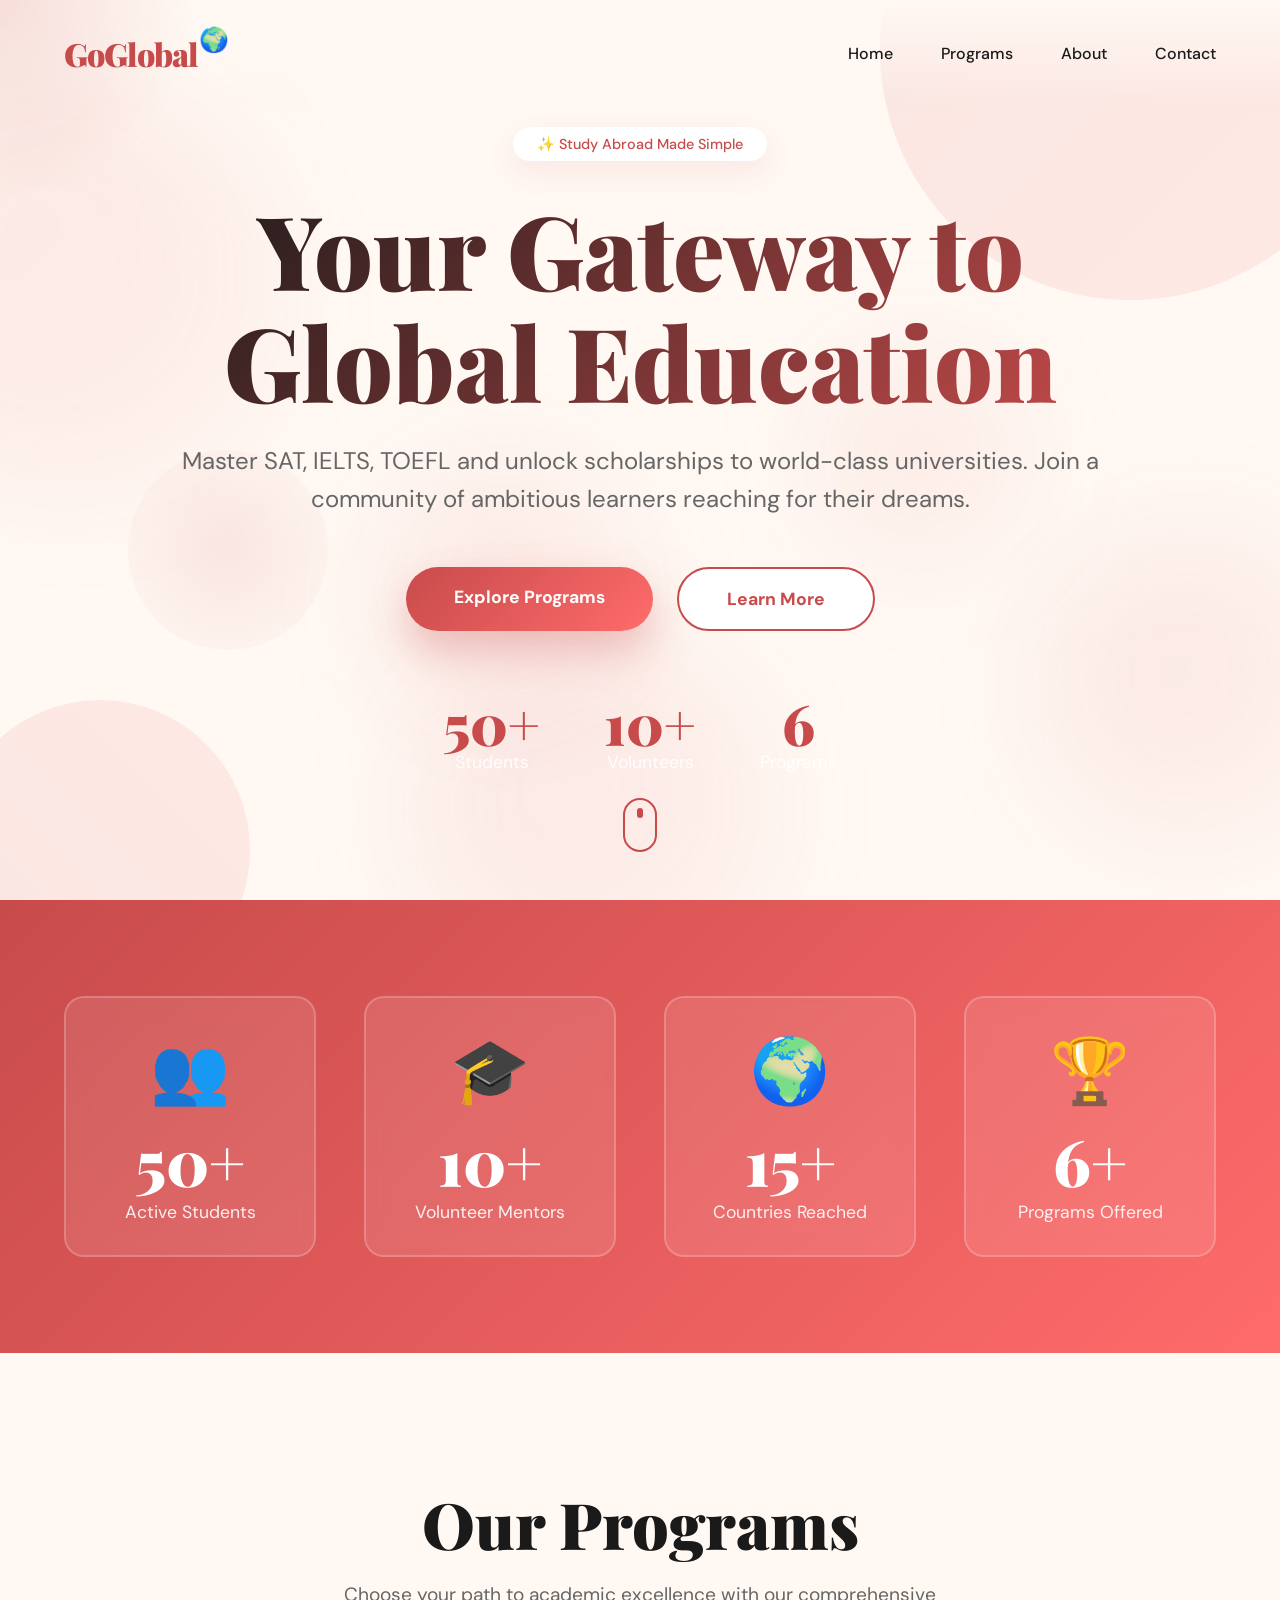
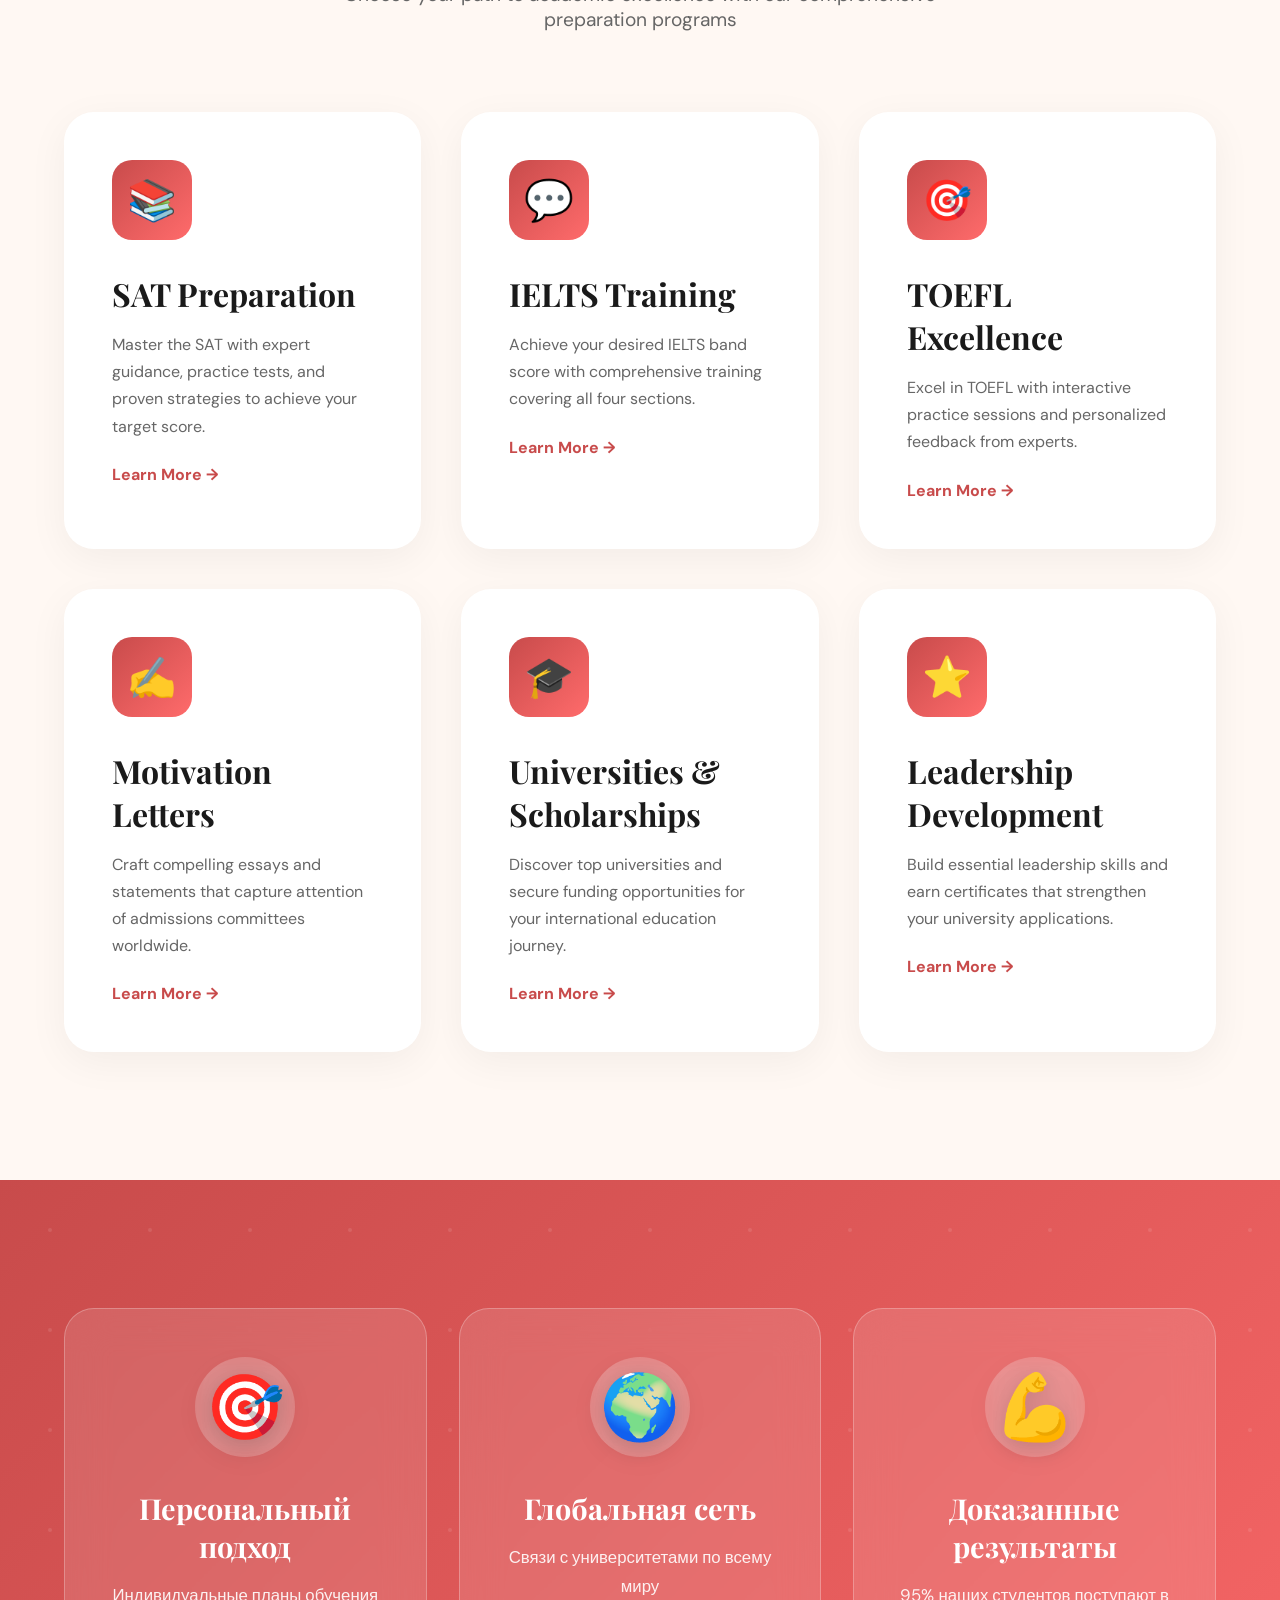
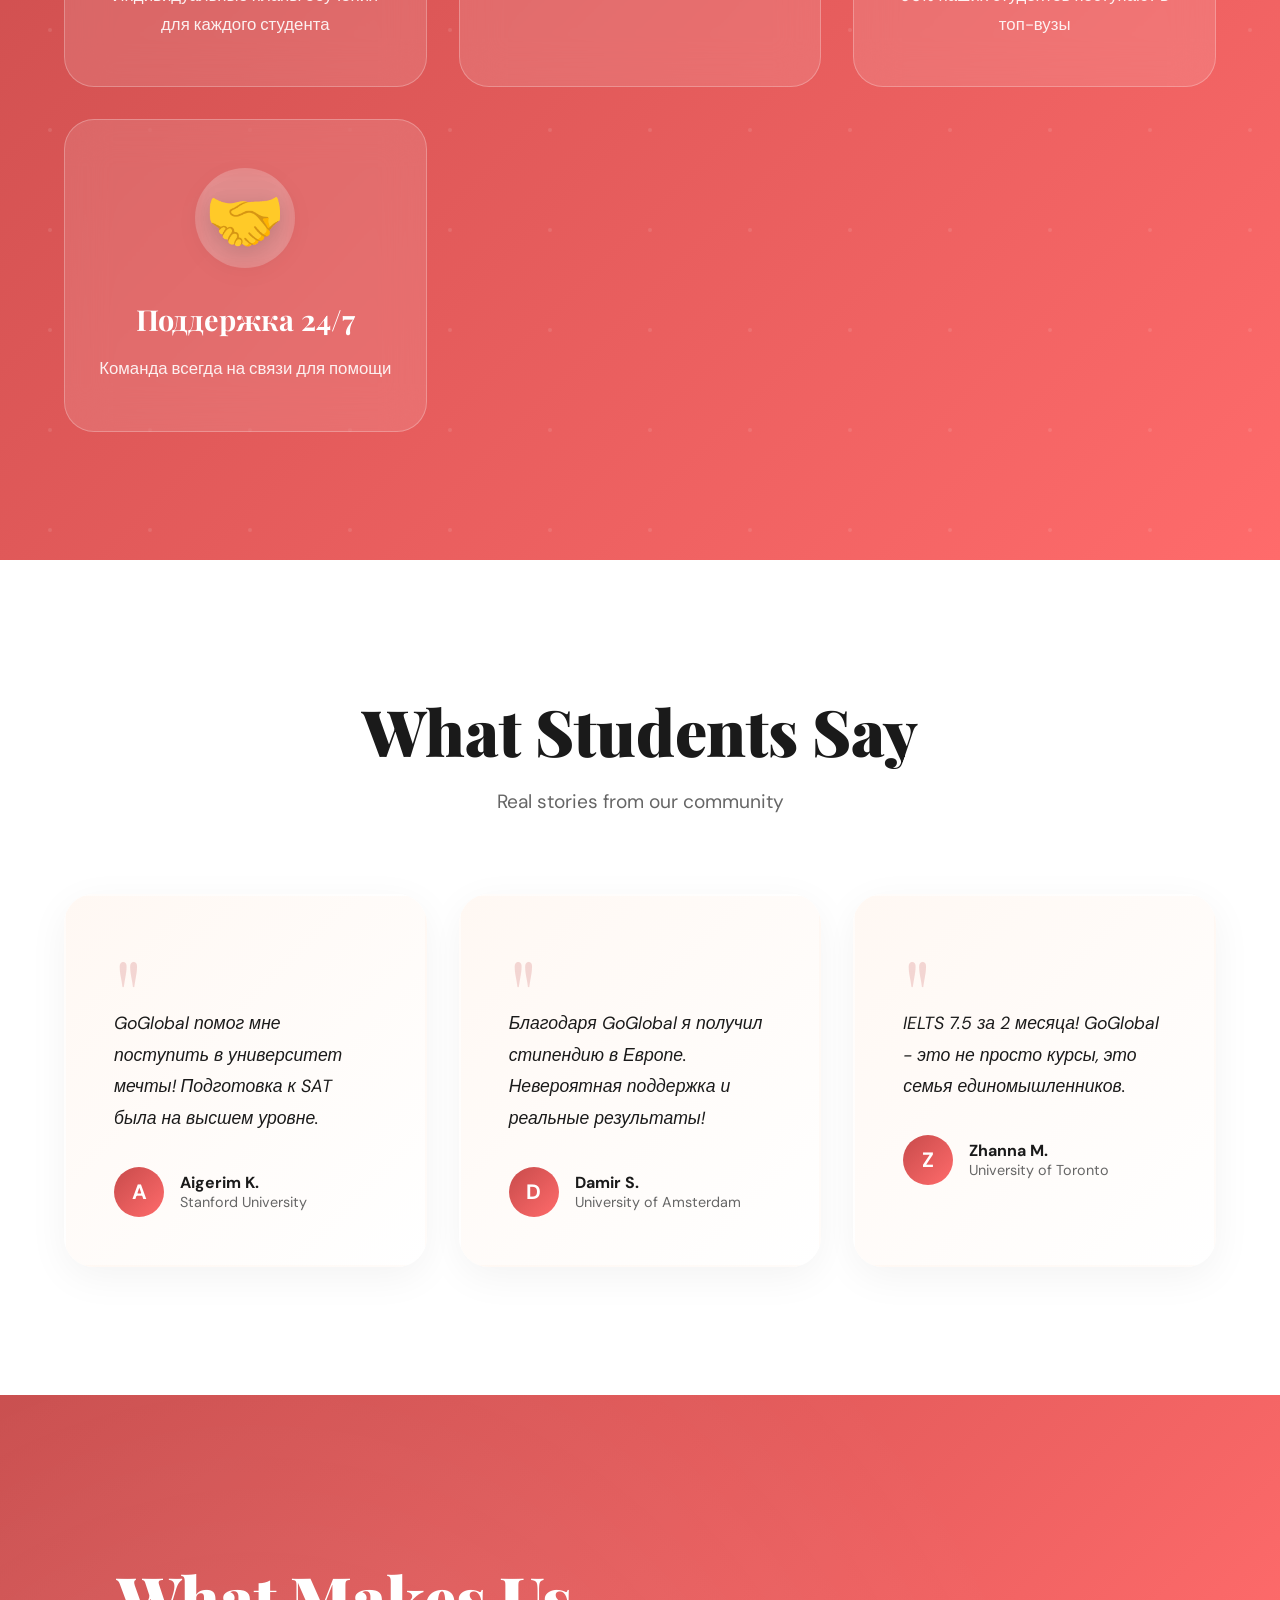
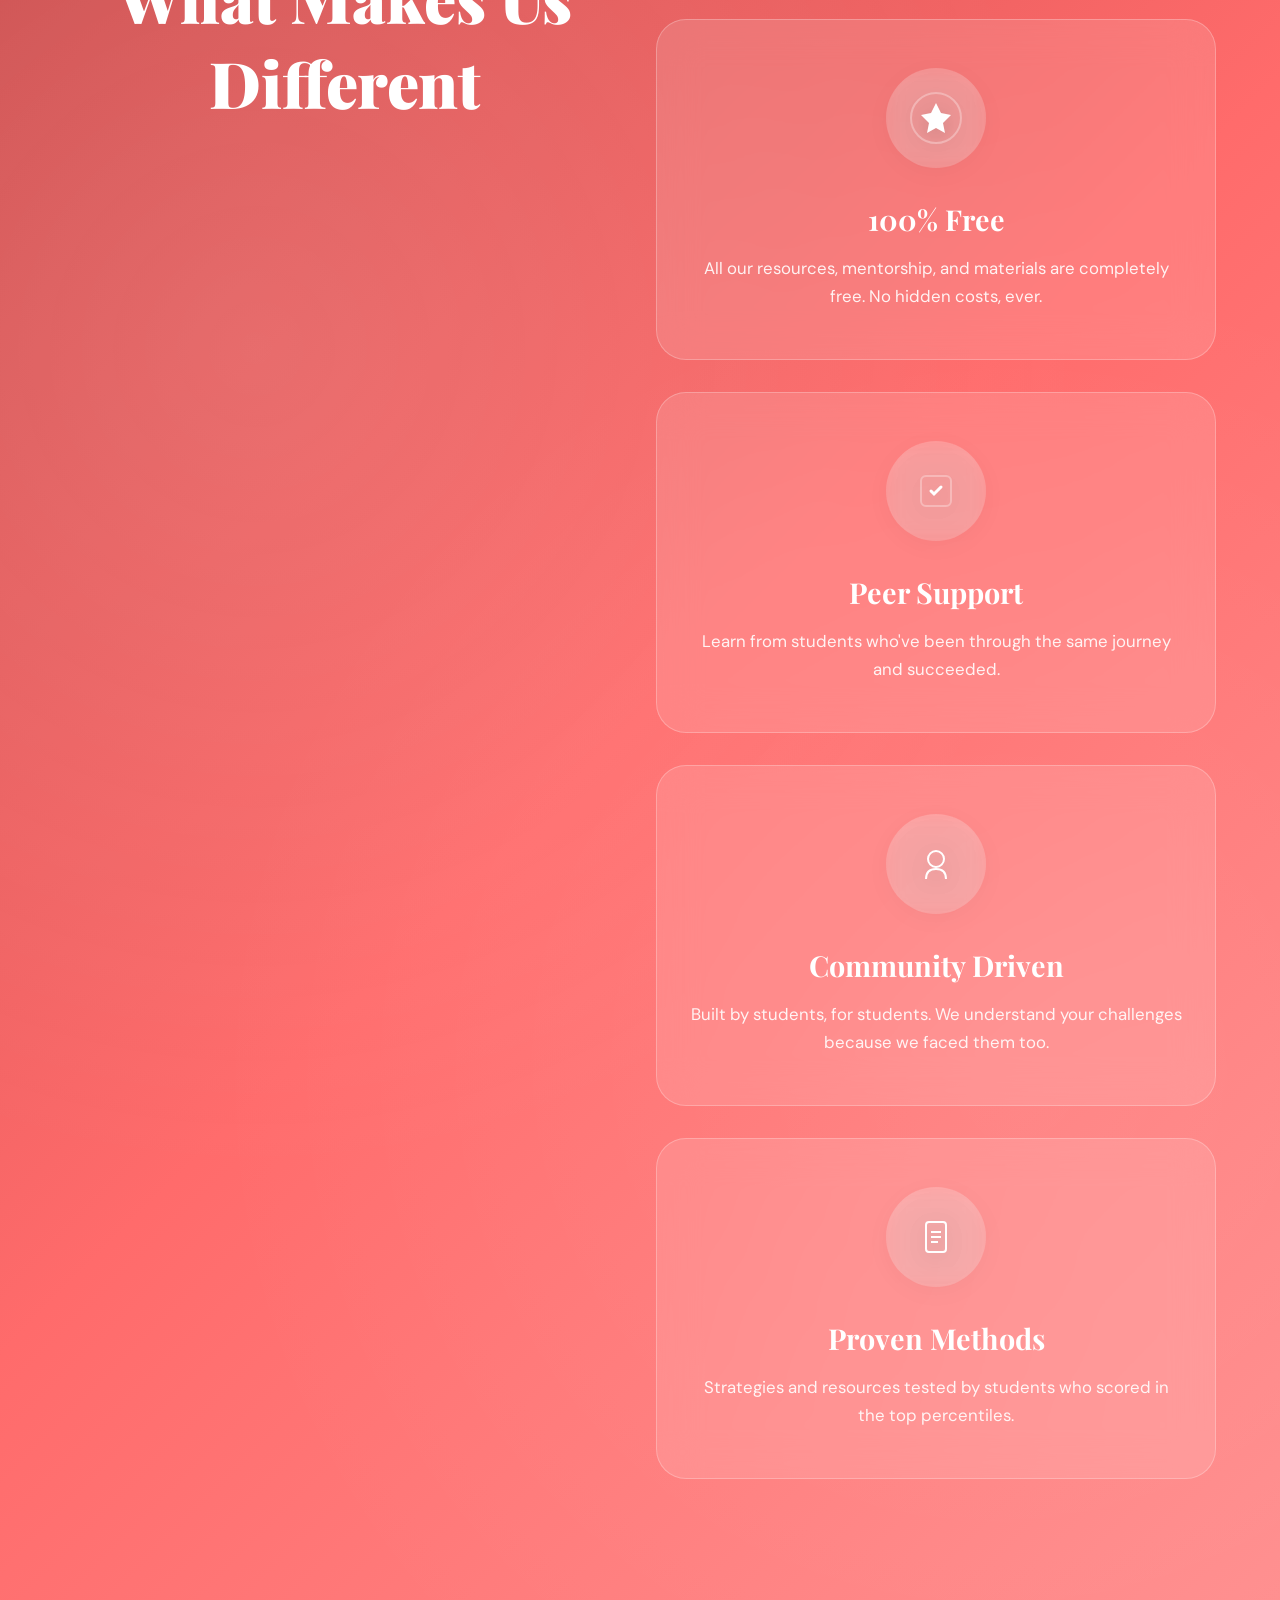
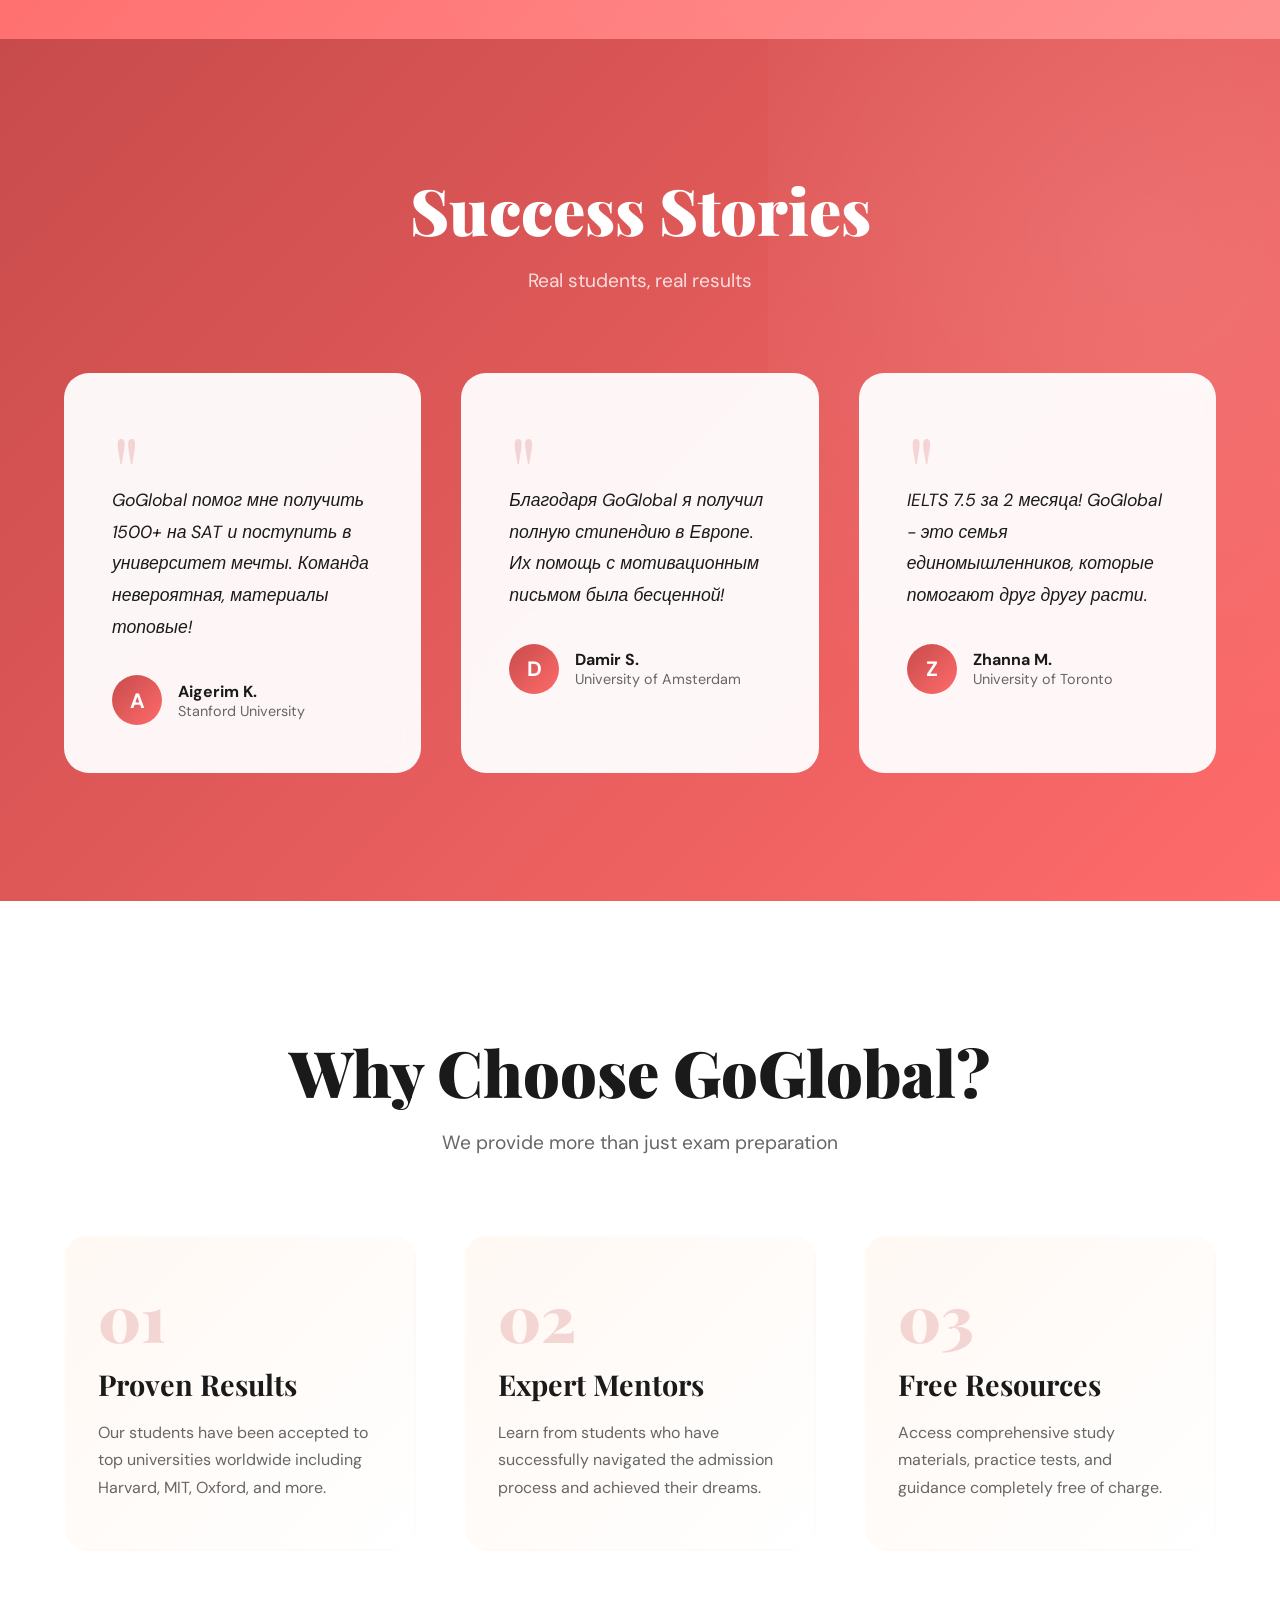
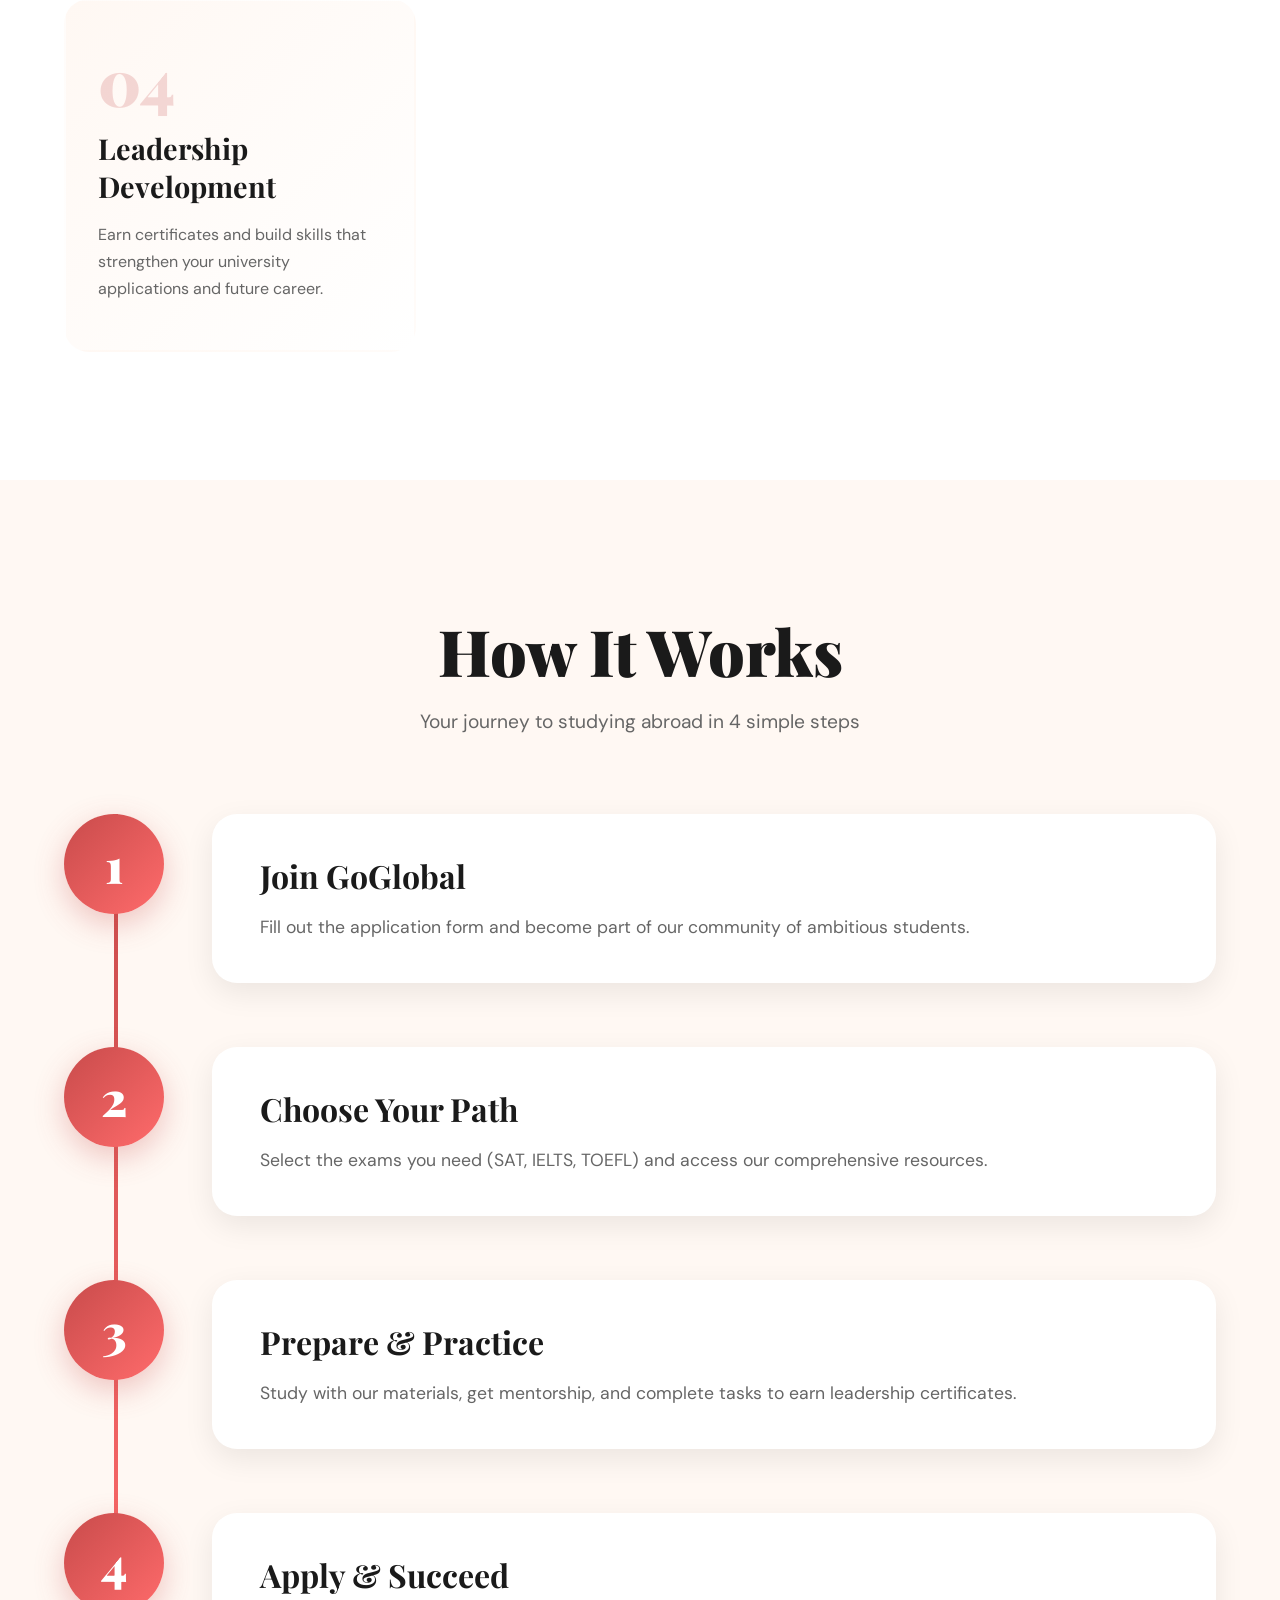
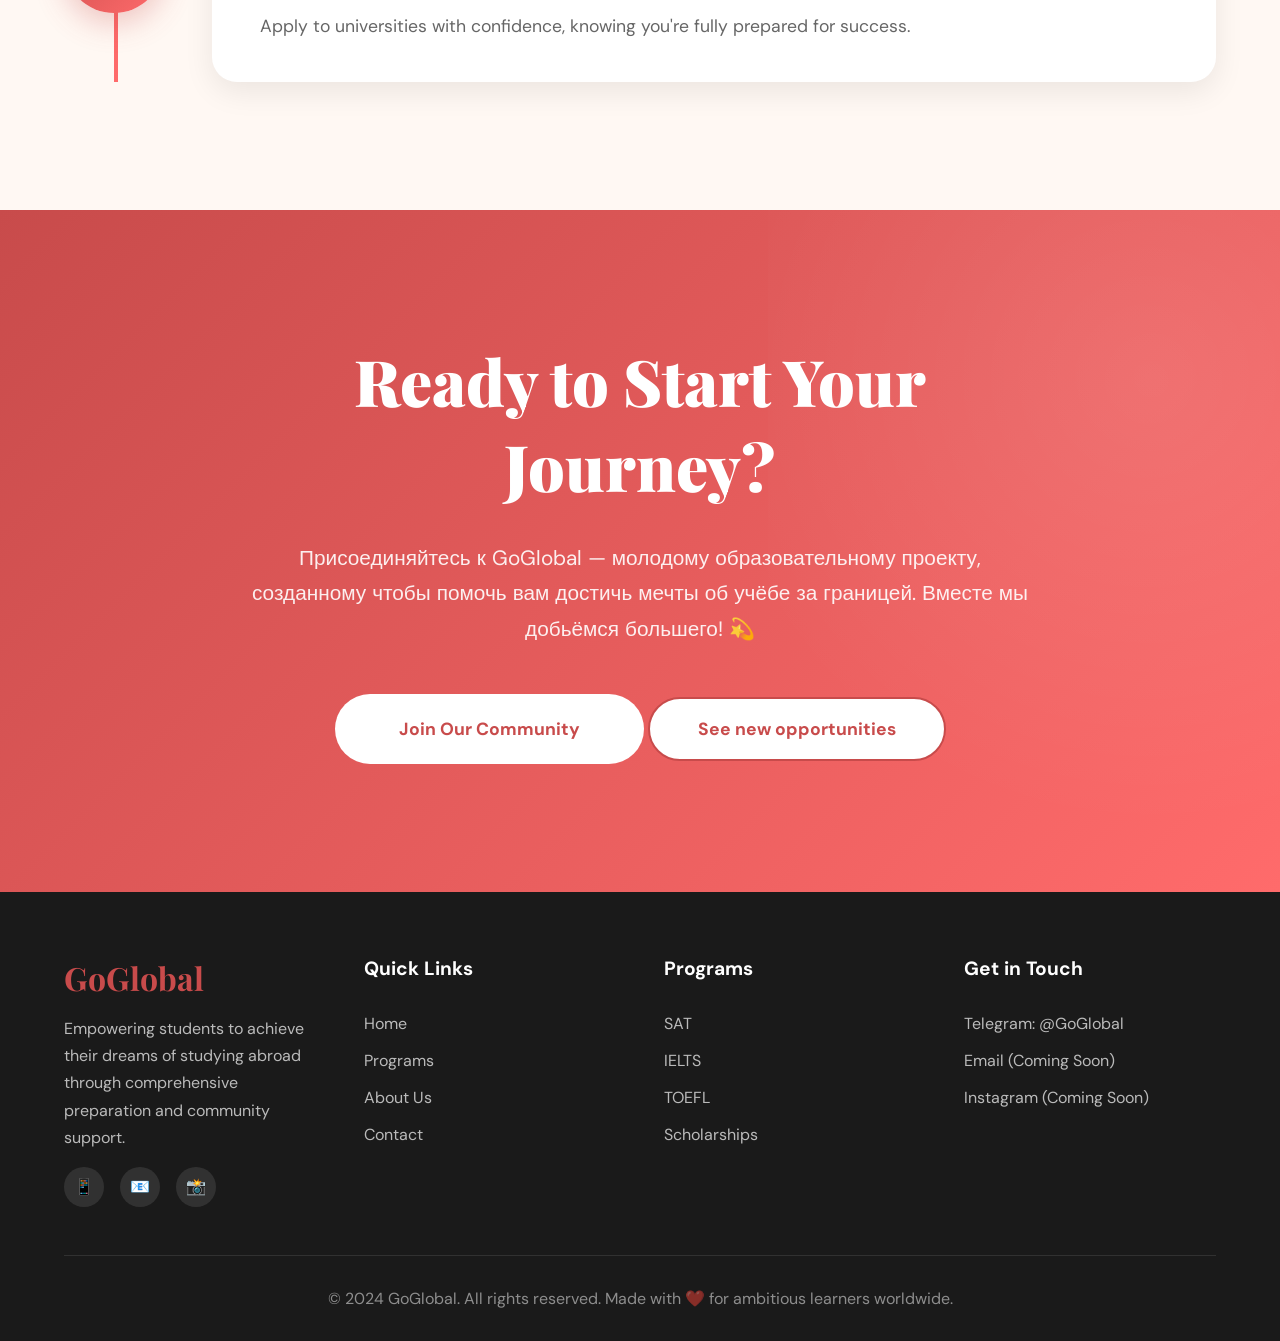
==== index.html @ 275271e8 "as" ====
<!DOCTYPE html>
<html lang="en">
  <head>
    <meta charset="UTF-8" />
    <meta name="viewport" content="width=device-width, initial-scale=1.0" />
    <title>GoGlobal_2 - Your Gateway to Study Abroad</title>
    <link
      href="https://fonts.googleapis.com/css2?family=Playfair+Display:wght@700;900&family=DM+Sans:wght@400;500;700&display=swap"
      rel="stylesheet"
    />
    <style>
      .mouse-trail {
        position: fixed;
        width: 10px;
        height: 10px;
        border-radius: 50%;
        background: radial-gradient(circle, var(--primary), transparent);
        pointer-events: none;
        z-index: 9999;
        transform: translate(-50%, -50%);
        animation: trail-fade 1s ease-out forwards;
      }

      @keyframes trail-fade {
        0% {
          transform: translate(-50%, -50%) scale(1);
          opacity: 0.8;
        }
        100% {
          transform: translate(-50%, -50%) scale(3);
          opacity: 0;
        }
      }
      * {
        margin: 0;
        padding: 0;
        box-sizing: border-box;
      }
      /* Floating Elements */
      .floating-elements {
        position: fixed;
        top: 0;
        left: 0;
        width: 100%;
        height: 100%;
        pointer-events: none;
        z-index: 0;
        overflow: hidden;
      }

      .float-shape {
        position: absolute;
        border-radius: 50%;
        background: linear-gradient(135deg, rgba(200, 75, 75, 0.1), rgba(255, 107, 107, 0.05));
        filter: blur(60px);
      }

      .shape-1 {
        width: 400px;
        height: 400px;
        top: 10%;
        left: -10%;
        animation: float-1 25s infinite ease-in-out;
      }

      .shape-2 {
        width: 300px;
        height: 300px;
        top: 60%;
        right: -5%;
        animation: float-2 20s infinite ease-in-out;
      }

      .shape-3 {
        width: 250px;
        height: 250px;
        bottom: 20%;
        left: 30%;
        animation: float-3 30s infinite ease-in-out;
      }

      .shape-4 {
        width: 200px;
        height: 200px;
        top: 40%;
        right: 20%;
        animation: float-1 22s infinite ease-in-out reverse;
      }

      .shape-5 {
        width: 350px;
        height: 350px;
        bottom: -10%;
        right: 40%;
        animation: float-2 28s infinite ease-in-out reverse;
      }

      @keyframes float-1 {
        0%,
        100% {
          transform: translate(0, 0) rotate(0deg);
        }
        25% {
          transform: translate(50px, 100px) rotate(90deg);
        }
        50% {
          transform: translate(100px, 50px) rotate(180deg);
        }
        75% {
          transform: translate(50px, -50px) rotate(270deg);
        }
      }

      @keyframes float-2 {
        0%,
        100% {
          transform: translate(0, 0) scale(1);
        }
        33% {
          transform: translate(-80px, 80px) scale(1.2);
        }
        66% {
          transform: translate(80px, -80px) scale(0.8);
        }
      }

      @keyframes float-3 {
        0%,
        100% {
          transform: translate(0, 0) rotate(0deg) scale(1);
        }
        50% {
          transform: translate(100px, 100px) rotate(180deg) scale(1.1);
        }
      }

      /* Success Stories */
      .success-stories {
        padding: 8rem 4rem;
        background: linear-gradient(135deg, var(--primary) 0%, var(--accent) 100%);
        position: relative;
        overflow: hidden;
      }

      .success-stories::before {
        content: "";
        position: absolute;
        top: -50%;
        right: -20%;
        width: 60%;
        height: 150%;
        background: radial-gradient(circle, rgba(255, 255, 255, 0.1) 0%, transparent 70%);
        animation: float-rotate 20s infinite;
      }

      .success-container {
        max-width: 1400px;
        margin: 0 auto;
        position: relative;
        z-index: 1;
      }

      .stories-grid {
        display: grid;
        grid-template-columns: repeat(auto-fit, minmax(320px, 1fr));
        gap: 2.5rem;
        margin-top: 4rem;
      }

      .story-card {
        background: rgba(255, 255, 255, 0.95);
        backdrop-filter: blur(10px);
        padding: 3rem;
        border-radius: 25px;
        transition: all 0.4s;
      }

      .story-card:hover {
        transform: translateY(-10px);
        background: white;
        box-shadow: 0 30px 60px rgba(0, 0, 0, 0.2);
      }

      .story-quote {
        font-family: "Playfair Display", serif;
        font-size: 6rem;
        color: var(--primary);
        opacity: 0.2;
        line-height: 1;
        margin-bottom: -2rem;
      }

      .story-text {
        font-size: 1.1rem;
        line-height: 1.8;
        color: var(--dark);
        margin-bottom: 2rem;
        font-style: italic;
      }

      .story-author {
        display: flex;
        align-items: center;
        gap: 1rem;
      }

      .author-img {
        width: 50px;
        height: 50px;
        background: linear-gradient(135deg, var(--primary), var(--accent));
        border-radius: 50%;
        display: flex;
        align-items: center;
        justify-content: center;
        color: white;
        font-weight: 700;
        font-size: 1.3rem;
      }

      .author-name {
        font-weight: 700;
        color: var(--dark);
      }

      .author-uni {
        font-size: 0.9rem;
        color: var(--gray);
      }
      /* Loader */
      .loader-wrapper {
        position: fixed;
        top: 0;
        left: 0;
        width: 100%;
        height: 100%;
        background: var(--cream);
        display: flex;
        align-items: center;
        justify-content: center;
        z-index: 10000;
        transition: opacity 0.5s, visibility 0.5s;
      }

      .loader-wrapper.hidden {
        opacity: 0;
        visibility: hidden;
      }

      .loader-content {
        text-align: center;
      }

      .loader-logo {
        font-family: "Playfair Display", serif;
        font-size: 4rem;
        font-weight: 900;
        color: var(--primary);
        margin-bottom: 2rem;
        animation: pulse-logo 1.5s ease-in-out infinite;
      }

      @keyframes pulse-logo {
        0%,
        100% {
          transform: scale(1);
          opacity: 1;
        }
        50% {
          transform: scale(1.05);
          opacity: 0.8;
        }
      }

      .loader-bar {
        width: 300px;
        height: 4px;
        background: rgba(200, 75, 75, 0.2);
        border-radius: 10px;
        overflow: hidden;
      }

      .loader-progress {
        height: 100%;
        background: linear-gradient(90deg, var(--primary), var(--accent));
        border-radius: 10px;
        animation: loading 2s ease-in-out;
      }

      @keyframes loading {
        0% {
          width: 0%;
        }
        100% {
          width: 100%;
        }
      }
      :root {
        --primary: #c84b4b;
        --primary-dark: #991b1b;
        --accent: #ff6b6b;
        --cream: #fff8f3;
        --dark: #1a1a1a;
        --gray: #666;
      }

      body {
        font-family: "DM Sans", sans-serif;
        background: var(--cream);
        color: var(--dark);
        overflow-x: hidden;
      }

      /* Custom Cursor Effect */
      .cursor-glow {
        position: fixed;
        width: 400px;
        height: 400px;
        border-radius: 50%;
        background: radial-gradient(circle, rgba(200, 75, 75, 0.15) 0%, transparent 70%);
        pointer-events: none;
        z-index: 9999;
        transform: translate(-50%, -50%);
        transition: opacity 0.3s;
      }

      /* Navigation */
      nav {
        position: fixed;
        top: 0;
        width: 100%;
        padding: 2rem 4rem;
        display: flex;
        justify-content: space-between;
        align-items: center;
        z-index: 1000;
        background: linear-gradient(180deg, var(--cream) 0%, transparent 100%);
      }

      .logo {
        font-family: "Playfair Display", serif;
        font-size: 2rem;
        font-weight: 900;
        color: var(--primary);
        letter-spacing: -1px;
        position: relative;
      }

      .logo::after {
        content: "🌍";
        position: absolute;
        top: -10px;
        right: -30px;
        font-size: 1.5rem;
        animation: float 3s ease-in-out infinite;
      }

      .nav-links {
        display: flex;
        gap: 3rem;
        list-style: none;
      }

      .nav-links a {
        color: var(--dark);
        text-decoration: none;
        font-weight: 500;
        position: relative;
        transition: color 0.3s;
      }

      .nav-links a::after {
        content: "";
        position: absolute;
        bottom: -5px;
        left: 0;
        width: 0;
        height: 2px;
        background: var(--primary);
        transition: width 0.3s;
      }

      .nav-links a:hover {
        color: var(--primary);
      }

      .nav-links a:hover::after {
        width: 100%;
      }

      /* Hero Section */
      .hero {
        min-height: 100vh;
        display: flex;
        align-items: center;
        justify-content: center;
        position: relative;
        padding: 0 4rem;
        overflow: hidden;
      }

      /* Animated Background Elements */
      .bg-shapes {
        position: absolute;
        width: 100%;
        height: 100%;
        top: 0;
        left: 0;
        z-index: 0;
        overflow: hidden;
      }

      .shape {
        position: absolute;
        border-radius: 50%;
        opacity: 0.1;
      }

      .shape1 {
        width: 500px;
        height: 500px;
        background: linear-gradient(135deg, var(--primary), var(--accent));
        top: -200px;
        right: -100px;
        animation: float-rotate 20s infinite ease-in-out;
      }

      .shape2 {
        width: 300px;
        height: 300px;
        background: linear-gradient(225deg, var(--accent), var(--primary));
        bottom: -100px;
        left: -50px;
        animation: float-rotate 15s infinite ease-in-out reverse;
      }

      .shape3 {
        width: 200px;
        height: 200px;
        background: radial-gradient(circle, var(--primary), transparent);
        top: 50%;
        left: 10%;
        animation: pulse 8s infinite;
      }

      @keyframes float-rotate {
        0%,
        100% {
          transform: translate(0, 0) rotate(0deg) scale(1);
        }
        33% {
          transform: translate(50px, -50px) rotate(120deg) scale(1.1);
        }
        66% {
          transform: translate(-30px, 30px) rotate(240deg) scale(0.9);
        }
      }

      @keyframes float {
        0%,
        100% {
          transform: translateY(0px);
        }
        50% {
          transform: translateY(-20px);
        }
      }

      @keyframes pulse {
        0%,
        100% {
          transform: scale(1);
          opacity: 0.1;
        }
        50% {
          transform: scale(1.2);
          opacity: 0.2;
        }
      }

      .hero-content {
        position: relative;
        z-index: 1;
        text-align: center;
        max-width: 1000px;
        animation: fadeInUp 1s ease-out;
      }

      @keyframes fadeInUp {
        from {
          opacity: 0;
          transform: translateY(30px);
        }
        to {
          opacity: 1;
          transform: translateY(0);
        }
      }

      .hero-badge {
        display: inline-block;
        padding: 0.5rem 1.5rem;
        background: white;
        border-radius: 50px;
        font-size: 0.9rem;
        font-weight: 500;
        color: var(--primary);
        margin-bottom: 2rem;
        box-shadow: 0 10px 30px rgba(200, 75, 75, 0.1);
        animation: slideDown 0.8s ease-out 0.2s backwards;
      }

      @keyframes slideDown {
        from {
          opacity: 0;
          transform: translateY(-20px);
        }
      }

      .hero h1 {
        font-family: "Playfair Display", serif;
        font-size: clamp(3rem, 8vw, 7rem);
        font-weight: 900;
        line-height: 1.1;
        margin-bottom: 1.5rem;
        background: linear-gradient(135deg, var(--dark) 0%, var(--primary) 100%);
        -webkit-background-clip: text;
        -webkit-text-fill-color: transparent;
        background-clip: text;
        animation: slideDown 0.8s ease-out 0.4s backwards;
      }

      .hero-subtitle {
        font-size: clamp(1.1rem, 2vw, 1.5rem);
        color: var(--gray);
        margin-bottom: 3rem;
        line-height: 1.6;
        animation: slideDown 0.8s ease-out 0.6s backwards;
      }

      .cta-buttons {
        display: flex;
        gap: 1.5rem;
        justify-content: center;
        flex-wrap: wrap;
        animation: slideDown 0.8s ease-out 0.8s backwards;
      }

      .btn {
        padding: 1.2rem 3rem;
        border-radius: 50px;
        font-weight: 700;
        font-size: 1.1rem;
        cursor: pointer;
        border: none;
        transition: all 0.4s cubic-bezier(0.68, -0.55, 0.265, 1.55);
        text-decoration: none;
        display: inline-block;
      }

      .btn-primary {
        background: linear-gradient(135deg, var(--primary), var(--accent));
        color: white;
        box-shadow: 0 20px 40px rgba(200, 75, 75, 0.3);
        position: relative;
        overflow: hidden;
      }

      .btn-primary::before {
        content: "";
        position: absolute;
        top: 0;
        left: -100%;
        width: 100%;
        height: 100%;
        background: linear-gradient(90deg, transparent, rgba(255, 255, 255, 0.3), transparent);
        transition: left 0.5s;
      }

      .btn-primary:hover::before {
        left: 100%;
      }

      .btn-primary:hover {
        transform: translateY(-5px) scale(1.05);
        box-shadow: 0 25px 50px rgba(200, 75, 75, 0.4);
      }

      .btn-secondary {
        background: white;
        color: var(--primary);
        border: 2px solid var(--primary);
      }

      .btn-secondary:hover {
        background: var(--primary);
        color: white;
        transform: translateY(-5px);
        box-shadow: 0 20px 40px rgba(200, 75, 75, 0.2);
      }

      /* Stats */
      .stats {
        display: flex;
        gap: 4rem;
        justify-content: center;
        margin-top: 4rem;
        animation: slideDown 0.8s ease-out 1s backwards;
      }

      .stat-item {
        text-align: center;
      }

      .stat-number {
        font-family: "Playfair Display", serif;
        font-size: 3.5rem;
        font-weight: 900;
        color: var(--primary);
        display: block;
        line-height: 1;
      }

      .stat-label {
        color: var(--gray);
        margin-top: 0.5rem;
        font-size: 1rem;
      }

      /* Programs Section */
      .programs {
        padding: 8rem 4rem;
        position: relative;
      }

      .section-title {
        font-family: "Playfair Display", serif;
        font-size: clamp(2.5rem, 5vw, 4rem);
        font-weight: 900;
        text-align: center;
        margin-bottom: 1rem;
        color: var(--dark);
      }

      .section-subtitle {
        text-align: center;
        color: var(--gray);
        font-size: 1.2rem;
        margin-bottom: 5rem;
        max-width: 600px;
        margin-left: auto;
        margin-right: auto;
      }

      .programs-grid {
        display: grid;
        grid-template-columns: repeat(auto-fit, minmax(350px, 1fr));
        gap: 2.5rem;
        max-width: 1400px;
        margin: 0 auto;
      }

      .program-card {
        background: white;
        border-radius: 30px;
        padding: 3rem;
        position: relative;
        overflow: hidden;
        transition: all 0.5s cubic-bezier(0.68, -0.55, 0.265, 1.55);
        cursor: pointer;
        box-shadow: 0 10px 40px rgba(0, 0, 0, 0.05);
      }

      .program-card::before {
        content: "";
        position: absolute;
        top: 0;
        left: 0;
        width: 100%;
        height: 100%;
        background: linear-gradient(135deg, var(--primary), var(--accent));
        opacity: 0;
        transition: opacity 0.5s;
        z-index: 0;
      }

      .program-card:hover::before {
        opacity: 1;
      }

      .program-card:hover {
        transform: translateY(-15px) rotate(2deg);
        box-shadow: 0 30px 60px rgba(200, 75, 75, 0.3);
      }

      .program-card > * {
        position: relative;
        z-index: 1;
      }

      .program-icon {
        width: 80px;
        height: 80px;
        background: linear-gradient(135deg, var(--primary), var(--accent));
        border-radius: 20px;
        display: flex;
        align-items: center;
        justify-content: center;
        font-size: 2.5rem;
        margin-bottom: 2rem;
        transition: all 0.5s;
      }

      .program-card:hover .program-icon {
        background: white;
        transform: rotate(10deg) scale(1.1);
      }

      .program-card h3 {
        font-family: "Playfair Display", serif;
        font-size: 2rem;
        font-weight: 700;
        margin-bottom: 1rem;
        transition: color 0.5s;
      }

      .program-card:hover h3 {
        color: white;
      }

      .program-card p {
        color: var(--gray);
        line-height: 1.7;
        margin-bottom: 1.5rem;
        transition: color 0.5s;
      }

      .program-card:hover p {
        color: rgba(255, 255, 255, 0.9);
      }

      .program-link {
        color: var(--primary);
        font-weight: 700;
        text-decoration: none;
        display: inline-flex;
        align-items: center;
        gap: 0.5rem;
        transition: all 0.3s;
      }

      .program-card:hover .program-link {
        color: white;
        gap: 1rem;
      }

      /* CTA Section */
      .cta-section {
        padding: 8rem 4rem;
        background: linear-gradient(135deg, var(--primary), var(--accent));
        position: relative;
        overflow: hidden;
      }

      .cta-section::before {
        content: "";
        position: absolute;
        top: -50%;
        right: -20%;
        width: 60%;
        height: 150%;
        background: radial-gradient(circle, rgba(255, 255, 255, 0.1) 0%, transparent 70%);
        animation: float-rotate 20s infinite;
      }

      .cta-content {
        max-width: 800px;
        margin: 0 auto;
        text-align: center;
        position: relative;
        z-index: 1;
      }

      .cta-content h2 {
        font-family: "Playfair Display", serif;
        font-size: clamp(2.5rem, 5vw, 4rem);
        font-weight: 900;
        color: white;
        margin-bottom: 2rem;
      }

      .cta-content p {
        font-size: 1.3rem;
        color: rgba(255, 255, 255, 0.9);
        margin-bottom: 3rem;
        line-height: 1.7;
      }

      .btn-white {
        background: white;
        color: var(--primary);
        padding: 1.5rem 4rem;
      }

      .btn-white:hover {
        transform: translateY(-5px) scale(1.05);
        box-shadow: 0 25px 50px rgba(0, 0, 0, 0.3);
      }

      /* Footer */
      footer {
        background: var(--dark);
        color: white;
        padding: 4rem 4rem 2rem;
      }

      .footer-content {
        max-width: 1400px;
        margin: 0 auto;
        display: grid;
        grid-template-columns: repeat(auto-fit, minmax(250px, 1fr));
        gap: 3rem;
        margin-bottom: 3rem;
      }

      .footer-brand h3 {
        font-family: "Playfair Display", serif;
        font-size: 2rem;
        color: var(--primary);
        margin-bottom: 1rem;
      }

      .footer-brand p {
        color: rgba(255, 255, 255, 0.7);
        line-height: 1.7;
      }

      .footer-links h4 {
        margin-bottom: 1.5rem;
        font-size: 1.2rem;
      }

      .footer-links ul {
        list-style: none;
      }

      .footer-links a {
        color: rgba(255, 255, 255, 0.7);
        text-decoration: none;
        display: block;
        padding: 0.5rem 0;
        transition: color 0.3s;
      }

      .footer-links a:hover {
        color: var(--primary);
      }

      .footer-bottom {
        text-align: center;
        padding-top: 2rem;
        border-top: 1px solid rgba(255, 255, 255, 0.1);
        color: rgba(255, 255, 255, 0.5);
      }

      .social-links {
        display: flex;
        gap: 1rem;
        margin-top: 1rem;
      }

      .social-link {
        width: 40px;
        height: 40px;
        background: rgba(255, 255, 255, 0.1);
        border-radius: 50%;
        display: flex;
        align-items: center;
        justify-content: center;
        color: white;
        text-decoration: none;
        transition: all 0.3s;
      }

      .social-link:hover {
        background: var(--primary);
        transform: translateY(-5px);
      }

      /* Scroll indicator */
      .scroll-indicator {
        position: absolute;
        bottom: 3rem;
        left: 50%;
        transform: translateX(-50%);
        animation: bounce 2s infinite;
      }

      @keyframes bounce {
        0%,
        100% {
          transform: translateX(-50%) translateY(0);
        }
        50% {
          transform: translateX(-50%) translateY(10px);
        }
      }

      .scroll-indicator::before {
        content: "";
        display: block;
        width: 30px;
        height: 50px;
        border: 2px solid var(--primary);
        border-radius: 20px;
        position: relative;
      }

      .scroll-indicator::after {
        content: "";
        position: absolute;
        top: 10px;
        left: 50%;
        transform: translateX(-50%);
        width: 6px;
        height: 10px;
        background: var(--primary);
        border-radius: 3px;
        animation: scroll 2s infinite;
      }

      @keyframes scroll {
        0% {
          opacity: 1;
          transform: translateX(-50%) translateY(0);
        }
        100% {
          opacity: 0;
          transform: translateX(-50%) translateY(20px);
        }
      }

      /* Responsive */
      @media (max-width: 768px) {
        nav {
          padding: 1.5rem 2rem;
        }

        .nav-links {
          gap: 1.5rem;
        }

        .hero {
          padding: 0 2rem;
        }

        .programs {
          padding: 4rem 2rem;
        }

        .programs-grid {
          grid-template-columns: 1fr;
        }

        .cta-section {
          padding: 4rem 2rem;
        }

        .stats {
          gap: 2rem;
        }

        .stat-number {
          font-size: 2.5rem;
        }
      }
      /* Floating Particles */
      .particles {
        position: fixed;
        top: 0;
        left: 0;
        width: 100%;
        height: 100%;
        pointer-events: none;
        z-index: 1;
        overflow: hidden;
      }

      .particle {
        position: absolute;
        width: 4px;
        height: 4px;
        background: var(--primary);
        border-radius: 50%;
        opacity: 0.3;
        animation: float-particles 15s infinite ease-in-out;
      }

      .particle:nth-child(1) {
        left: 10%;
        animation-delay: 0s;
        animation-duration: 12s;
      }
      .particle:nth-child(2) {
        left: 20%;
        animation-delay: 2s;
        animation-duration: 15s;
      }
      .particle:nth-child(3) {
        left: 30%;
        animation-delay: 4s;
        animation-duration: 18s;
      }
      .particle:nth-child(4) {
        left: 50%;
        animation-delay: 1s;
        animation-duration: 14s;
      }
      .particle:nth-child(5) {
        left: 60%;
        animation-delay: 3s;
        animation-duration: 16s;
      }
      .particle:nth-child(6) {
        left: 70%;
        animation-delay: 5s;
        animation-duration: 13s;
      }
      .particle:nth-child(7) {
        left: 80%;
        animation-delay: 2.5s;
        animation-duration: 17s;
      }
      .particle:nth-child(8) {
        left: 90%;
        animation-delay: 4.5s;
        animation-duration: 11s;
      }

      @keyframes float-particles {
        0% {
          transform: translateY(100vh) translateX(0) scale(0);
          opacity: 0;
        }
        10% {
          opacity: 0.3;
        }
        90% {
          opacity: 0.3;
        }
        100% {
          transform: translateY(-100px) translateX(100px) scale(1.5);
          opacity: 0;
        }
      }
      .gradient-text {
        background: linear-gradient(45deg, var(--primary), var(--accent), #ffd700, var(--primary));
        background-size: 300% 300%;
        -webkit-background-clip: text;
        -webkit-text-fill-color: transparent;
        background-clip: text;
        animation: gradient-shift 5s ease infinite;
      }

      @keyframes gradient-shift {
        0%,
        100% {
          background-position: 0% 50%;
        }
        50% {
          background-position: 100% 50%;
        }
      }
      /* Testimonials */
      .testimonials {
        padding: 8rem 4rem;
        background: white;
      }

      .testimonials-slider {
        display: grid;
        grid-template-columns: repeat(auto-fit, minmax(320px, 1fr));
        gap: 2rem;
        max-width: 1400px;
        margin: 0 auto;
      }

      .testimonial-card {
        background: linear-gradient(135deg, #fff8f3 0%, white 100%);
        padding: 3rem;
        border-radius: 30px;
        position: relative;
        box-shadow: 0 10px 40px rgba(0, 0, 0, 0.05);
        transition: all 0.4s;
        border: 2px solid transparent;
      }

      .testimonial-card:hover {
        transform: translateY(-10px);
        box-shadow: 0 20px 60px rgba(200, 75, 75, 0.15);
        border-color: var(--primary);
      }

      .quote-icon {
        font-size: 6rem;
        font-family: "Playfair Display", serif;
        color: var(--primary);
        opacity: 0.2;
        line-height: 1;
        margin-bottom: -2rem;
      }

      .testimonial-text {
        font-size: 1.1rem;
        line-height: 1.8;
        color: var(--dark);
        margin-bottom: 2rem;
        font-style: italic;
      }

      .testimonial-author {
        display: flex;
        align-items: center;
        gap: 1rem;
      }

      .author-avatar {
        width: 50px;
        height: 50px;
        background: linear-gradient(135deg, var(--primary), var(--accent));
        border-radius: 50%;
        display: flex;
        align-items: center;
        justify-content: center;
        color: white;
        font-weight: 700;
        font-size: 1.3rem;
      }

      .author-name {
        font-weight: 700;
        color: var(--dark);
      }

      .author-role {
        font-size: 0.9rem;
        color: var(--gray);
      }
      /* Glass Features */
      .features-glass {
        padding: 8rem 4rem;
        background: linear-gradient(135deg, var(--primary) 0%, var(--accent) 100%);
        position: relative;
        overflow: hidden;
      }

      .features-glass::before {
        content: "";
        position: absolute;
        top: 0;
        left: 0;
        right: 0;
        bottom: 0;
        background: url('data:image/svg+xml,<svg width="100" height="100" xmlns="http://www.w3.org/2000/svg"><circle cx="50" cy="50" r="2" fill="white" opacity="0.1"/></svg>');
        animation: float 20s linear infinite;
      }

      .glass-container {
        max-width: 1400px;
        margin: 0 auto;
        display: grid;
        grid-template-columns: repeat(auto-fit, minmax(280px, 1fr));
        gap: 2rem;
        position: relative;
        z-index: 1;
      }

      .glass-card {
        background: rgba(255, 255, 255, 0.1);
        backdrop-filter: blur(10px);
        -webkit-backdrop-filter: blur(10px);
        border: 1px solid rgba(255, 255, 255, 0.2);
        border-radius: 25px;
        padding: 3rem 2rem;
        text-align: center;
        transition: all 0.4s;
      }

      .glass-card:hover {
        background: rgba(255, 255, 255, 0.2);
        transform: translateY(-10px);
        box-shadow: 0 20px 40px rgba(0, 0, 0, 0.2);
      }

      .glass-icon {
        font-size: 4rem;
        margin-bottom: 1.5rem;
        filter: drop-shadow(0 5px 10px rgba(0, 0, 0, 0.2));
      }

      .glass-card h3 {
        font-family: "Playfair Display", serif;
        font-size: 1.5rem;
        color: white;
        margin-bottom: 1rem;
        font-weight: 700;
      }

      .glass-card p {
        color: rgba(255, 255, 255, 0.9);
        line-height: 1.6;
      }
      /* Why GoGlobal Section */
      .why-section {
        padding: 8rem 4rem;
        background: white;
      }

      .why-container {
        max-width: 1400px;
        margin: 0 auto;
      }

      .why-grid {
        display: grid;
        grid-template-columns: repeat(auto-fit, minmax(280px, 1fr));
        gap: 3rem;
        margin-top: 4rem;
      }

      .why-card {
        background: linear-gradient(135deg, #fff8f3 0%, white 100%);
        padding: 3rem 2rem;
        border-radius: 25px;
        border: 2px solid transparent;
        transition: all 0.4s;
        position: relative;
        overflow: hidden;
      }

      .why-card::before {
        content: "";
        position: absolute;
        top: 0;
        left: 0;
        width: 5px;
        height: 0;
        background: linear-gradient(180deg, var(--primary), var(--accent));
        transition: height 0.4s;
      }

      .why-card:hover::before {
        height: 100%;
      }

      .why-card:hover {
        transform: translateY(-10px);
        border-color: var(--primary);
        box-shadow: 0 20px 40px rgba(200, 75, 75, 0.15);
      }

      .why-number {
        font-family: "Playfair Display", serif;
        font-size: 4rem;
        font-weight: 900;
        color: var(--primary);
        opacity: 0.2;
        line-height: 1;
        margin-bottom: 1rem;
      }

      .why-card h3 {
        font-family: "Playfair Display", serif;
        font-size: 1.8rem;
        margin-bottom: 1rem;
        color: var(--dark);
      }

      .why-card p {
        color: var(--gray);
        line-height: 1.7;
      }
      /* How It Works */
      .how-it-works {
        padding: 8rem 4rem;
        background: var(--cream);
      }

      .how-container {
        max-width: 1200px;
        margin: 0 auto;
      }

      .steps-timeline {
        margin-top: 5rem;
        position: relative;
      }

      .steps-timeline::before {
        content: "";
        position: absolute;
        left: 50px;
        top: 0;
        bottom: 0;
        width: 4px;
        background: linear-gradient(180deg, var(--primary), var(--accent));
      }

      .step {
        display: flex;
        align-items: flex-start;
        gap: 3rem;
        margin-bottom: 4rem;
        position: relative;
      }

      .step:last-child {
        margin-bottom: 0;
      }

      .step-number {
        width: 100px;
        height: 100px;
        background: linear-gradient(135deg, var(--primary), var(--accent));
        border-radius: 50%;
        display: flex;
        align-items: center;
        justify-content: center;
        font-family: "Playfair Display", serif;
        font-size: 3rem;
        font-weight: 900;
        color: white;
        flex-shrink: 0;
        box-shadow: 0 10px 30px rgba(200, 75, 75, 0.3);
        position: relative;
        z-index: 2;
      }

      .step-content {
        background: white;
        padding: 2.5rem 3rem;
        border-radius: 25px;
        flex: 1;
        box-shadow: 0 10px 30px rgba(0, 0, 0, 0.08);
        transition: all 0.4s;
      }

      .step-content:hover {
        transform: translateX(20px);
        box-shadow: 0 20px 50px rgba(200, 75, 75, 0.15);
      }

      .step-content h3 {
        font-family: "Playfair Display", serif;
        font-size: 2rem;
        color: var(--dark);
        margin-bottom: 1rem;
      }

      .step-content p {
        color: var(--gray);
        line-height: 1.7;
        font-size: 1.1rem;
      }

      @media (max-width: 768px) {
        .steps-timeline::before {
          left: 35px;
        }

        .step {
          gap: 2rem;
        }

        .step-number {
          width: 70px;
          height: 70px;
          font-size: 2rem;
        }
      }
      /* Animated Stats */
      .stats-animated {
        padding: 6rem 4rem;
        background: linear-gradient(135deg, var(--primary) 0%, var(--accent) 100%);
      }

      .stats-container {
        max-width: 1400px;
        margin: 0 auto;
        display: grid;
        grid-template-columns: repeat(auto-fit, minmax(200px, 1fr));
        gap: 3rem;
      }

      .stat-box {
        text-align: center;
        padding: 2rem;
        background: rgba(255, 255, 255, 0.1);
        backdrop-filter: blur(10px);
        border-radius: 20px;
        border: 2px solid rgba(255, 255, 255, 0.2);
        transition: all 0.4s;
      }

      .stat-box:hover {
        transform: translateY(-10px);
        background: rgba(255, 255, 255, 0.2);
      }

      .stat-icon {
        font-size: 4rem;
        margin-bottom: 1rem;
      }

      .stat-num {
        font-family: "Playfair Display", serif;
        font-size: 4rem;
        font-weight: 900;
        color: white;
        line-height: 1;
        margin-bottom: 0.5rem;
      }

      .stat-label {
        color: rgba(255, 255, 255, 0.9);
        font-size: 1.1rem;
      }
      /* Glassmorphism Features */
      .glass-features {
        padding: 10rem 4rem;
        position: relative;
        overflow: hidden;
        background: linear-gradient(135deg, #c84b4b 0%, #ff6b6b 50%, #ff8e8e 100%);
      }

      .glass-bg {
        position: absolute;
        top: 0;
        left: 0;
        right: 0;
        bottom: 0;
        background: radial-gradient(circle at 20% 30%, rgba(255, 255, 255, 0.1) 0%, transparent 50%),
          radial-gradient(circle at 80% 70%, rgba(255, 255, 255, 0.08) 0%, transparent 50%);
        animation: pulse-bg 10s infinite;
      }

      @keyframes pulse-bg {
        0%,
        100% {
          opacity: 1;
        }
        50% {
          opacity: 0.6;
        }
      }

      .glass-container {
        max-width: 1400px;
        margin: 0 auto;
        position: relative;
        z-index: 1;
      }

      .glass-grid {
        display: grid;
        grid-template-columns: repeat(auto-fit, minmax(280px, 1fr));
        gap: 2rem;
        margin-top: 4rem;
      }

      .glass-card {
        background: rgba(255, 255, 255, 0.12);
        backdrop-filter: blur(20px);
        -webkit-backdrop-filter: blur(20px);
        border: 1px solid rgba(255, 255, 255, 0.25);
        border-radius: 30px;
        padding: 3rem 2rem;
        text-align: center;
        transition: all 0.5s cubic-bezier(0.68, -0.55, 0.265, 1.55);
        position: relative;
        overflow: hidden;
      }

      .glass-card::before {
        content: "";
        position: absolute;
        top: -50%;
        left: -50%;
        width: 200%;
        height: 200%;
        background: radial-gradient(circle, rgba(255, 255, 255, 0.1) 0%, transparent 70%);
        opacity: 0;
        transition: opacity 0.5s;
      }

      .glass-card:hover::before {
        opacity: 1;
      }

      .glass-card:hover {
        transform: translateY(-20px) scale(1.05);
        background: rgba(255, 255, 255, 0.2);
        border-color: rgba(255, 255, 255, 0.4);
        box-shadow: 0 30px 60px rgba(0, 0, 0, 0.3), inset 0 0 30px rgba(255, 255, 255, 0.1);
      }

      .glass-icon {
        width: 100px;
        height: 100px;
        margin: 0 auto 2rem;
        display: flex;
        align-items: center;
        justify-content: center;
        background: rgba(255, 255, 255, 0.15);
        border-radius: 50%;
        backdrop-filter: blur(10px);
        transition: all 0.5s;
      }

      .glass-card:hover .glass-icon {
        transform: rotate(360deg) scale(1.1);
        background: rgba(255, 255, 255, 0.25);
      }

      .glass-card h3 {
        font-family: "Playfair Display", serif;
        font-size: 1.8rem;
        color: white;
        margin-bottom: 1rem;
        font-weight: 700;
      }

      .glass-card p {
        color: rgba(255, 255, 255, 0.9);
        line-height: 1.7;
        font-size: 1.05rem;
      }
      /* RESPONSIVE DESIGN */
      @media (max-width: 1200px) {
        .hero-content h1 {
          font-size: 4rem;
        }

        .programs-grid {
          grid-template-columns: repeat(2, 1fr);
        }
      }

      @media (max-width: 768px) {
        nav {
          padding: 1.5rem 2rem;
          gap: 1rem;
        }

        .nav-links {
          flex-direction: column;
          gap: 1rem;
          text-align: center;
        }

        .hero {
          padding: 0 2rem;
          min-height: 80vh;
        }

        .hero-content h1 {
          font-size: 3rem;
        }

        .hero-subtitle {
          font-size: 1.1rem;
        }

        .cta-buttons {
          flex-direction: column;
        }

        .stats {
          flex-direction: column;
          gap: 2rem;
        }

        .programs,
        .why-section,
        .success-stories,
        .how-it-works,
        .glass-features,
        .cta-section {
          padding: 4rem 2rem;
        }

        .programs-grid,
        .why-grid,
        .stories-grid,
        .glass-grid {
          grid-template-columns: 1fr;
        }

        .section-title {
          font-size: 2.5rem;
        }

        .step {
          flex-direction: column;
          text-align: center;
        }

        .steps-timeline::before {
          display: none;
        }

        .step-content {
          transform: none !important;
        }

        footer .footer-content {
          grid-template-columns: 1fr;
          gap: 2rem;
        }

        .float-shape {
          display: none; /* Hide on mobile for performance */
        }
      }

      @media (max-width: 480px) {
        .hero-content h1 {
          font-size: 2.5rem;
        }

        .btn {
          padding: 1rem 2rem;
          font-size: 1rem;
        }

        .program-card {
          padding: 2rem;
        }

        .glass-card {
          padding: 2rem 1.5rem;
        }

        .stat-num {
          font-size: 3rem;
        }
      }

      /* Tablet Landscape */
      @media (min-width: 769px) and (max-width: 1024px) {
        .programs-grid {
          grid-template-columns: repeat(2, 1fr);
        }

        .why-grid,
        .stories-grid {
          grid-template-columns: repeat(2, 1fr);
        }
      }

      /* Large Screens */
      @media (min-width: 1600px) {
        .hero-content h1 {
          font-size: 8rem;
        }

        .section-title {
          font-size: 5rem;
        }
      }
      /* Burger Menu */
      .burger-menu {
        display: none;
        flex-direction: column;
        gap: 6px;
        cursor: pointer;
        z-index: 1001;
      }

      .burger-menu span {
        width: 30px;
        height: 3px;
        background: var(--primary);
        border-radius: 3px;
        transition: all 0.3s;
      }

      .burger-menu.active span:nth-child(1) {
        transform: rotate(45deg) translate(8px, 8px);
      }

      .burger-menu.active span:nth-child(2) {
        opacity: 0;
      }

      .burger-menu.active span:nth-child(3) {
        transform: rotate(-45deg) translate(8px, -8px);
      }

      /* Mobile Menu Overlay */
      .mobile-menu-overlay {
        position: fixed;
        top: 0;
        left: 0;
        width: 100%;
        height: 100vh;
        background: rgba(0, 0, 0, 0.95);
        backdrop-filter: blur(10px);
        z-index: 1000;
        opacity: 0;
        visibility: hidden;
        transition: all 0.4s;
      }

      .mobile-menu-overlay.active {
        opacity: 1;
        visibility: visible;
      }

      .mobile-menu-content {
        position: relative;
        height: 100%;
        display: flex;
        align-items: center;
        justify-content: center;
      }

      .close-menu {
        position: absolute;
        top: 2rem;
        right: 2rem;
        font-size: 3rem;
        color: white;
        background: none;
        border: none;
        cursor: pointer;
        width: 50px;
        height: 50px;
        display: flex;
        align-items: center;
        justify-content: center;
        border-radius: 50%;
        transition: all 0.3s;
      }

      .close-menu:hover {
        background: rgba(255, 255, 255, 0.1);
        transform: rotate(90deg);
      }

      .mobile-nav-links {
        list-style: none;
        text-align: center;
      }

      .mobile-nav-links li {
        margin: 2rem 0;
        opacity: 0;
        transform: translateY(20px);
        animation: slideInMobile 0.5s forwards;
      }

      .mobile-nav-links li:nth-child(1) {
        animation-delay: 0.1s;
      }
      .mobile-nav-links li:nth-child(2) {
        animation-delay: 0.2s;
      }
      .mobile-nav-links li:nth-child(3) {
        animation-delay: 0.3s;
      }
      .mobile-nav-links li:nth-child(4) {
        animation-delay: 0.4s;
      }
      .mobile-nav-links li:nth-child(5) {
        animation-delay: 0.5s;
      }

      @keyframes slideInMobile {
        to {
          opacity: 1;
          transform: translateY(0);
        }
      }

      .mobile-nav-links a {
        color: white;
        text-decoration: none;
        font-size: 2rem;
        font-weight: 700;
        transition: all 0.3s;
        display: inline-block;
      }

      .mobile-nav-links a:hover {
        color: var(--primary);
        transform: scale(1.1);
      }

      .mobile-cta {
        display: inline-block;
        padding: 1rem 3rem;
        background: linear-gradient(135deg, var(--primary), var(--accent));
        border-radius: 50px;
        margin-top: 2rem;
        font-size: 1.5rem !important;
      }

      /* Responsive */
      @media (max-width: 768px) {
        .desktop-menu {
          display: none;
        }

        .burger-menu {
          display: flex;
        }
      }
    </style>
  </head>
  <body>
    <!-- Floating Background Elements -->
    <div class="floating-elements">
      <div class="float-shape shape-1"></div>
      <div class="float-shape shape-2"></div>
      <div class="float-shape shape-3"></div>
      <div class="float-shape shape-4"></div>
      <div class="float-shape shape-5"></div>
    </div>
    <!-- Loading Screen -->
    <div class="loader-wrapper" id="loader">
      <div class="loader-content">
        <div class="loader-logo">GoGlobal_2</div>
        <div class="loader-bar">
          <div class="loader-progress"></div>
        </div>
      </div>
    </div>
    <!-- Custom Cursor Glow -->
    <div class="cursor-glow" id="cursorGlow"></div>

    <!-- Navigation -->
    <nav>
      <div class="logo">GoGlobal</div>

      <!-- Desktop Menu -->
      <ul class="nav-links desktop-menu">
        <li><a href="#home">Home</a></li>
        <li><a href="#programs">Programs</a></li>
        <li><a href="#about">About</a></li>
        <li><a href="#contact">Contact</a></li>
      </ul>

      <!-- Mobile Burger -->
      <div class="burger-menu" id="burgerMenu">
        <span></span>
        <span></span>
        <span></span>
      </div>
    </nav>

    <!-- Mobile Menu Overlay -->
    <div class="mobile-menu-overlay" id="mobileMenu">
      <div class="mobile-menu-content">
        <button class="close-menu" id="closeMenu">&times;</button>
        <ul class="mobile-nav-links">
          <li><a href="#home">Home</a></li>
          <li><a href="#programs">Programs</a></li>
          <li><a href="#about">About</a></li>
          <li><a href="#join">Join</a></li>

          <li><a href="#join" class="mobile-cta">See new opportunities</a></li>
          <li><a href="#contact">Contact</a></li>
          <li><a href="#" class="mobile-cta">Join Our Team</a></li>
        </ul>
      </div>
    </div>
    <!-- Hero Section -->
    <section class="hero" id="home">
      <div class="bg-shapes">
        <div class="shape shape1"></div>
        <div class="shape shape2"></div>
        <div class="shape shape3"></div>
      </div>

      <div class="hero-content">
        <div class="hero-badge">✨ Study Abroad Made Simple</div>
        <h1 class="gradient-text">Your Gateway to Global Education</h1>
        <p class="hero-subtitle">
          Master SAT, IELTS, TOEFL and unlock scholarships to world-class universities. Join a community of ambitious
          learners reaching for their dreams.
        </p>
        <div class="cta-buttons">
          <a href="#programs" class="btn btn-primary">Explore Programs</a>
          <a href="#about" class="btn btn-secondary">Learn More</a>
        </div>

        <div class="stats">
          <div class="stat-item">
            <span class="stat-number">50+</span>
            <span class="stat-label">Students</span>
          </div>
          <div class="stat-item">
            <span class="stat-number">10+</span>
            <span class="stat-label">Volunteers</span>
          </div>
          <div class="stat-item">
            <span class="stat-number">6</span>
            <span class="stat-label">Programs</span>
          </div>
        </div>
      </div>

      <div class="scroll-indicator"></div>
    </section>
    <!-- Animated Stats -->
    <section class="stats-animated">
      <div class="stats-container">
        <div class="stat-box">
          <div class="stat-icon">👥</div>
          <div class="stat-num" data-count="50">0</div>
          <div class="stat-label">Active Students</div>
        </div>

        <div class="stat-box">
          <div class="stat-icon">🎓</div>
          <div class="stat-num" data-count="10">0</div>
          <div class="stat-label">Volunteer Mentors</div>
        </div>

        <div class="stat-box">
          <div class="stat-icon">🌍</div>
          <div class="stat-num" data-count="15">0</div>
          <div class="stat-label">Countries Reached</div>
        </div>

        <div class="stat-box">
          <div class="stat-icon">🏆</div>
          <div class="stat-num" data-count="6">0</div>
          <div class="stat-label">Programs Offered</div>
        </div>
      </div>
    </section>
    <!-- Programs Section -->
    <section class="programs" id="programs">
      <h2 class="section-title">Our Programs</h2>
      <p class="section-subtitle">
        Choose your path to academic excellence with our comprehensive preparation programs
      </p>

      <div class="programs-grid">
        <div class="program-card">
          <div class="program-icon">📚</div>
          <h3>SAT Preparation</h3>
          <p>
            Master the SAT with expert guidance, practice tests, and proven strategies to achieve your target score.
          </p>
          <a href="#" class="program-link">Learn More →</a>
        </div>

        <div class="program-card" onclick="window.location.href='ielts.html'">
          <div class="program-icon">💬</div>
          <h3>IELTS Training</h3>
          <p>Achieve your desired IELTS band score with comprehensive training covering all four sections.</p>
          <a href="ielts.html" class="program-link">Learn More →</a>
        </div>

        <div class="program-card">
          <div class="program-icon">🎯</div>
          <h3>TOEFL Excellence</h3>
          <p>Excel in TOEFL with interactive practice sessions and personalized feedback from experts.</p>
          <a href="#" class="program-link">Learn More →</a>
        </div>

        <div class="program-card">
          <div class="program-icon">✍️</div>
          <h3>Motivation Letters</h3>
          <p>Craft compelling essays and statements that capture attention of admissions committees worldwide.</p>
          <a href="#" class="program-link">Learn More →</a>
        </div>

        <div class="program-card">
          <div class="program-icon">🎓</div>
          <h3>Universities & Scholarships</h3>
          <p>Discover top universities and secure funding opportunities for your international education journey.</p>
          <a href="#" class="program-link">Learn More →</a>
        </div>

        <div class="program-card">
          <div class="program-icon">⭐</div>
          <h3>Leadership Development</h3>
          <p>Build essential leadership skills and earn certificates that strengthen your university applications.</p>
          <a href="#" class="program-link">Learn More →</a>
        </div>
      </div>
    </section>
    <!-- Features Section -->
    <section class="features-glass">
      <div class="glass-container">
        <div class="glass-card">
          <div class="glass-icon">🎯</div>
          <h3>Персональный подход</h3>
          <p>Индивидуальные планы обучения для каждого студента</p>
        </div>

        <div class="glass-card">
          <div class="glass-icon">🌍</div>
          <h3>Глобальная сеть</h3>
          <p>Связи с университетами по всему миру</p>
        </div>

        <div class="glass-card">
          <div class="glass-icon">💪</div>
          <h3>Доказанные результаты</h3>
          <p>95% наших студентов поступают в топ-вузы</p>
        </div>

        <div class="glass-card">
          <div class="glass-icon">🤝</div>
          <h3>Поддержка 24/7</h3>
          <p>Команда всегда на связи для помощи</p>
        </div>
      </div>
    </section>
    <!-- Testimonials Section -->
    <section class="testimonials">
      <h2 class="section-title">What Students Say</h2>
      <p class="section-subtitle">Real stories from our community</p>

      <div class="testimonials-slider">
        <div class="testimonial-card">
          <div class="quote-icon">"</div>
          <p class="testimonial-text">
            GoGlobal помог мне поступить в университет мечты! Подготовка к SAT была на высшем уровне.
          </p>
          <div class="testimonial-author">
            <div class="author-avatar">A</div>
            <div>
              <div class="author-name">Aigerim K.</div>
              <div class="author-role">Stanford University</div>
            </div>
          </div>
        </div>

        <div class="testimonial-card">
          <div class="quote-icon">"</div>
          <p class="testimonial-text">
            Благодаря GoGlobal я получил стипендию в Европе. Невероятная поддержка и реальные результаты!
          </p>
          <div class="testimonial-author">
            <div class="author-avatar">D</div>
            <div>
              <div class="author-name">Damir S.</div>
              <div class="author-role">University of Amsterdam</div>
            </div>
          </div>
        </div>

        <div class="testimonial-card">
          <div class="quote-icon">"</div>
          <p class="testimonial-text">
            IELTS 7.5 за 2 месяца! GoGlobal - это не просто курсы, это семья единомышленников.
          </p>
          <div class="testimonial-author">
            <div class="author-avatar">Z</div>
            <div>
              <div class="author-name">Zhanna M.</div>
              <div class="author-role">University of Toronto</div>
            </div>
          </div>
        </div>
      </div>
    </section>
    <!-- Glassmorphism Features -->
    <section class="glass-features">
      <div class="glass-bg"></div>
      <div class="glass-container">
        <h2 class="section-title" style="color: white; position: relative; z-index: 2">What Makes Us Different</h2>

        <div class="glass-grid">
          <div class="glass-card">
            <div class="glass-icon">
              <svg width="60" height="60" viewBox="0 0 60 60" fill="none">
                <circle cx="30" cy="30" r="25" stroke="white" stroke-width="2" opacity="0.3" />
                <path d="M30 15L35 25L45 27L37 35L39 45L30 40L21 45L23 35L15 27L25 25L30 15Z" fill="white" />
              </svg>
            </div>
            <h3>100% Free</h3>
            <p>All our resources, mentorship, and materials are completely free. No hidden costs, ever.</p>
          </div>

          <div class="glass-card">
            <div class="glass-icon">
              <svg width="60" height="60" viewBox="0 0 60 60" fill="none">
                <rect x="15" y="15" width="30" height="30" rx="5" stroke="white" stroke-width="2" opacity="0.3" />
                <path d="M25 30L28 33L35 26" stroke="white" stroke-width="3" stroke-linecap="round" />
              </svg>
            </div>
            <h3>Peer Support</h3>
            <p>Learn from students who've been through the same journey and succeeded.</p>
          </div>

          <div class="glass-card">
            <div class="glass-icon">
              <svg width="60" height="60" viewBox="0 0 60 60" fill="none">
                <circle cx="30" cy="25" r="8" stroke="white" stroke-width="2" />
                <path d="M20 45C20 38 24 35 30 35C36 35 40 38 40 45" stroke="white" stroke-width="2" />
              </svg>
            </div>
            <h3>Community Driven</h3>
            <p>Built by students, for students. We understand your challenges because we faced them too.</p>
          </div>

          <div class="glass-card">
            <div class="glass-icon">
              <svg width="60" height="60" viewBox="0 0 60 60" fill="none">
                <rect x="20" y="15" width="20" height="30" rx="3" stroke="white" stroke-width="2" />
                <line x1="25" y1="25" x2="35" y2="25" stroke="white" stroke-width="2" />
                <line x1="25" y1="30" x2="35" y2="30" stroke="white" stroke-width="2" />
                <line x1="25" y1="35" x2="32" y2="35" stroke="white" stroke-width="2" />
              </svg>
            </div>
            <h3>Proven Methods</h3>
            <p>Strategies and resources tested by students who scored in the top percentiles.</p>
          </div>
        </div>
      </div>
    </section>
    <!-- Success Stories -->
    <section class="success-stories">
      <div class="success-container">
        <h2 class="section-title" style="color: white">Success Stories</h2>
        <p class="section-subtitle" style="color: rgba(255, 255, 255, 0.8)">Real students, real results</p>

        <div class="stories-grid">
          <div class="story-card">
            <div class="story-quote">"</div>
            <p class="story-text">
              GoGlobal помог мне получить 1500+ на SAT и поступить в университет мечты. Команда невероятная, материалы
              топовые!
            </p>
            <div class="story-author">
              <div class="author-img">A</div>
              <div>
                <div class="author-name">Aigerim K.</div>
                <div class="author-uni">Stanford University</div>
              </div>
            </div>
          </div>

          <div class="story-card">
            <div class="story-quote">"</div>
            <p class="story-text">
              Благодаря GoGlobal я получил полную стипендию в Европе. Их помощь с мотивационным письмом была бесценной!
            </p>
            <div class="story-author">
              <div class="author-img">D</div>
              <div>
                <div class="author-name">Damir S.</div>
                <div class="author-uni">University of Amsterdam</div>
              </div>
            </div>
          </div>

          <div class="story-card">
            <div class="story-quote">"</div>
            <p class="story-text">
              IELTS 7.5 за 2 месяца! GoGlobal - это семья единомышленников, которые помогают друг другу расти.
            </p>
            <div class="story-author">
              <div class="author-img">Z</div>
              <div>
                <div class="author-name">Zhanna M.</div>
                <div class="author-uni">University of Toronto</div>
              </div>
            </div>
          </div>
        </div>
      </div>
    </section>
    <!-- Why GoGlobal Section -->
    <section class="why-section">
      <div class="why-container">
        <h2 class="section-title">Why Choose GoGlobal?</h2>
        <p class="section-subtitle">We provide more than just exam preparation</p>

        <div class="why-grid">
          <div class="why-card">
            <div class="why-number">01</div>
            <h3>Proven Results</h3>
            <p>
              Our students have been accepted to top universities worldwide including Harvard, MIT, Oxford, and more.
            </p>
          </div>

          <div class="why-card">
            <div class="why-number">02</div>
            <h3>Expert Mentors</h3>
            <p>Learn from students who have successfully navigated the admission process and achieved their dreams.</p>
          </div>

          <div class="why-card">
            <div class="why-number">03</div>
            <h3>Free Resources</h3>
            <p>Access comprehensive study materials, practice tests, and guidance completely free of charge.</p>
          </div>

          <div class="why-card">
            <div class="why-number">04</div>
            <h3>Leadership Development</h3>
            <p>Earn certificates and build skills that strengthen your university applications and future career.</p>
          </div>
        </div>
      </div>
    </section>
    <!-- How It Works -->
    <section class="how-it-works">
      <div class="how-container">
        <h2 class="section-title">How It Works</h2>
        <p class="section-subtitle">Your journey to studying abroad in 4 simple steps</p>

        <div class="steps-timeline">
          <div class="step">
            <div class="step-number">1</div>
            <div class="step-content">
              <h3>Join GoGlobal</h3>
              <p>Fill out the application form and become part of our community of ambitious students.</p>
            </div>
          </div>

          <div class="step">
            <div class="step-number">2</div>
            <div class="step-content">
              <h3>Choose Your Path</h3>
              <p>Select the exams you need (SAT, IELTS, TOEFL) and access our comprehensive resources.</p>
            </div>
          </div>

          <div class="step">
            <div class="step-number">3</div>
            <div class="step-content">
              <h3>Prepare & Practice</h3>
              <p>Study with our materials, get mentorship, and complete tasks to earn leadership certificates.</p>
            </div>
          </div>

          <div class="step">
            <div class="step-number">4</div>
            <div class="step-content">
              <h3>Apply & Succeed</h3>
              <p>Apply to universities with confidence, knowing you're fully prepared for success.</p>
            </div>
          </div>
        </div>
      </div>
    </section>
    <!-- CTA Section -->
    <section class="cta-section" id="about">
      <div class="cta-content">
        <h2>Ready to Start Your Journey?</h2>
        <p>
          Присоединяйтесь к GoGlobal — молодому образовательному проекту, созданному чтобы помочь вам достичь мечты об
          учёбе за границей. Вместе мы добьёмся большего! 💫
        </p>
        <a href="#contact" class="btn btn-white">Join Our Community</a>
        <a href="join.html" class="btn btn-secondary">See new opportunities</a>
      </div>
    </section>

    <!-- Footer -->
    <footer id="contact">
      <div class="footer-content">
        <div class="footer-brand">
          <h3>GoGlobal</h3>
          <p>
            Empowering students to achieve their dreams of studying abroad through comprehensive preparation and
            community support.
          </p>
          <div class="social-links">
            <a href="https://t.me/goglobal" class="social-link" target="_blank">📱</a>
            <a href="#" class="social-link">📧</a>
            <a href="#" class="social-link">📸</a>
          </div>
        </div>

        <div class="footer-links">
          <h4>Quick Links</h4>
          <ul>
            <li><a href="#home">Home</a></li>
            <li><a href="#programs">Programs</a></li>
            <li><a href="#about">About Us</a></li>
            <li><a href="#contact">Contact</a></li>
          </ul>
        </div>

        <div class="footer-links">
          <h4>Programs</h4>
          <ul>
            <li><a href="#">SAT</a></li>
            <li><a href="#">IELTS</a></li>
            <li><a href="#">TOEFL</a></li>
            <li><a href="#">Scholarships</a></li>
          </ul>
        </div>

        <div class="footer-links">
          <h4>Get in Touch</h4>
          <ul>
            <li><a href="https://t.me/goglobal" target="_blank">Telegram: @GoGlobal</a></li>
            <li><a href="#">Email (Coming Soon)</a></li>
            <li><a href="#">Instagram (Coming Soon)</a></li>
          </ul>
        </div>
      </div>

      <div class="footer-bottom">
        <p>© 2024 GoGlobal. All rights reserved. Made with ❤️ for ambitious learners worldwide.</p>
      </div>
    </footer>

    <!-- Floating Particles -->
    <div class="particles">
      <div class="particle"></div>
      <div class="particle"></div>
      <div class="particle"></div>
      <div class="particle"></div>
      <div class="particle"></div>
      <div class="particle"></div>
      <div class="particle"></div>
      <div class="particle"></div>
    </div>
    <script>
      // Hide loader when page loads
      window.addEventListener("load", () => {
        setTimeout(() => {
          document.getElementById("loader").classList.add("hidden");
        }, 2000);
      });
      // Custom cursor glow effect
      const cursorGlow = document.getElementById("cursorGlow");

      document.addEventListener("mousemove", (e) => {
        cursorGlow.style.left = e.clientX + "px";
        cursorGlow.style.top = e.clientY + "px";
      });

      // Smooth scroll
      document.querySelectorAll('a[href^="#"]').forEach((anchor) => {
        anchor.addEventListener("click", function (e) {
          e.preventDefault();
          const target = document.querySelector(this.getAttribute("href"));
          if (target) {
            target.scrollIntoView({
              behavior: "smooth",
              block: "start",
            });
          }
        });
      });

      // Intersection Observer for animations
      const observerOptions = {
        threshold: 0.1,
        rootMargin: "0px 0px -100px 0px",
      };

      const observer = new IntersectionObserver((entries) => {
        entries.forEach((entry) => {
          if (entry.isIntersecting) {
            entry.target.style.opacity = "1";
            entry.target.style.transform = "translateY(0)";
          }
        });
      }, observerOptions);

      document.querySelectorAll(".program-card").forEach((card, index) => {
        card.style.opacity = "0";
        card.style.transform = "translateY(50px)";
        card.style.transition = `all 0.6s ease ${index * 0.1}s`;
        observer.observe(card);
      });
      // Parallax effect

      // Animated counters
      const counters = document.querySelectorAll(".stat-num");
      const speed = 200;

      const animateCounter = (counter) => {
        const target = +counter.getAttribute("data-count");
        const increment = target / speed;

        const updateCount = () => {
          const count = +counter.innerText;

          if (count < target) {
            counter.innerText = Math.ceil(count + increment);
            setTimeout(updateCount, 10);
          } else {
            counter.innerText = target + "+";
          }
        };

        updateCount();
      };

      // Trigger animation when in viewport
      const statsObserver = new IntersectionObserver(
        (entries) => {
          entries.forEach((entry) => {
            if (entry.isIntersecting) {
              const counters = entry.target.querySelectorAll(".stat-num");
              counters.forEach((counter) => animateCounter(counter));
              statsObserver.unobserve(entry.target);
            }
          });
        },
        { threshold: 0.5 }
      );

      const statsSection = document.querySelector(".stats-animated");
      if (statsSection) {
        statsObserver.observe(statsSection);
      }
      // Scroll Reveal Animation
      const revealElements = document.querySelectorAll(".program-card, .why-card, .story-card, .step, .glass-card");

      const scrollReveal = new IntersectionObserver(
        (entries) => {
          entries.forEach((entry, index) => {
            if (entry.isIntersecting) {
              setTimeout(() => {
                entry.target.style.opacity = "1";
                entry.target.style.transform = "translateY(0)";
              }, index * 100);
              scrollReveal.unobserve(entry.target);
            }
          });
        },
        {
          threshold: 0.1,
          rootMargin: "0px 0px -50px 0px",
        }
      );

      revealElements.forEach((el) => {
        el.style.opacity = "0";
        el.style.transform = "translateY(50px)";
        el.style.transition = "all 0.8s cubic-bezier(0.68, -0.55, 0.265, 1.55)";
        scrollReveal.observe(el);
      });
      // Burger Menu Functionality
      const burgerMenu = document.getElementById("burgerMenu");
      const mobileMenu = document.getElementById("mobileMenu");
      const closeMenu = document.getElementById("closeMenu");
      const mobileLinks = document.querySelectorAll(".mobile-nav-links a");

      burgerMenu.addEventListener("click", () => {
        burgerMenu.classList.toggle("active");
        mobileMenu.classList.toggle("active");
        document.body.style.overflow = mobileMenu.classList.contains("active") ? "hidden" : "auto";
      });

      closeMenu.addEventListener("click", () => {
        burgerMenu.classList.remove("active");
        mobileMenu.classList.remove("active");
        document.body.style.overflow = "auto";
      });

      mobileLinks.forEach((link) => {
        link.addEventListener("click", () => {
          burgerMenu.classList.remove("active");
          mobileMenu.classList.remove("active");
          document.body.style.overflow = "auto";
        });
      });
    </script>
  </body>
</html>
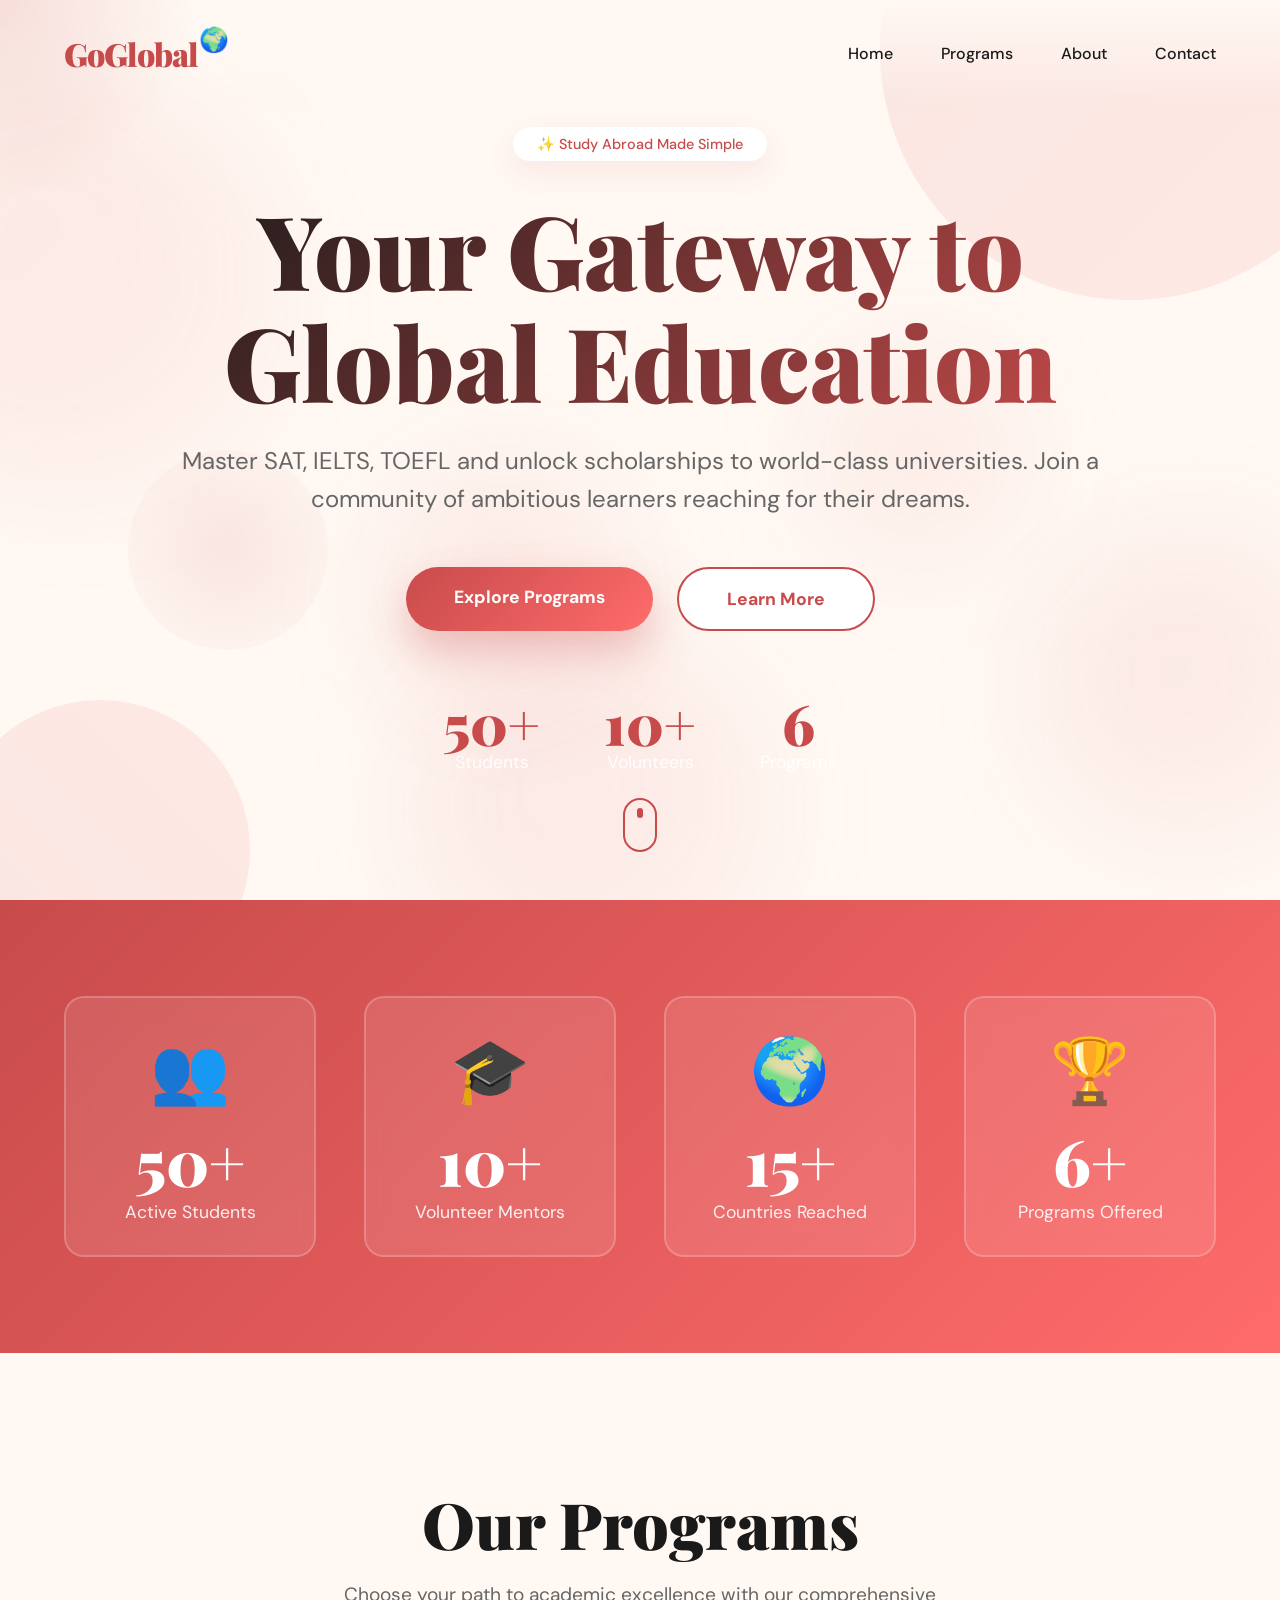
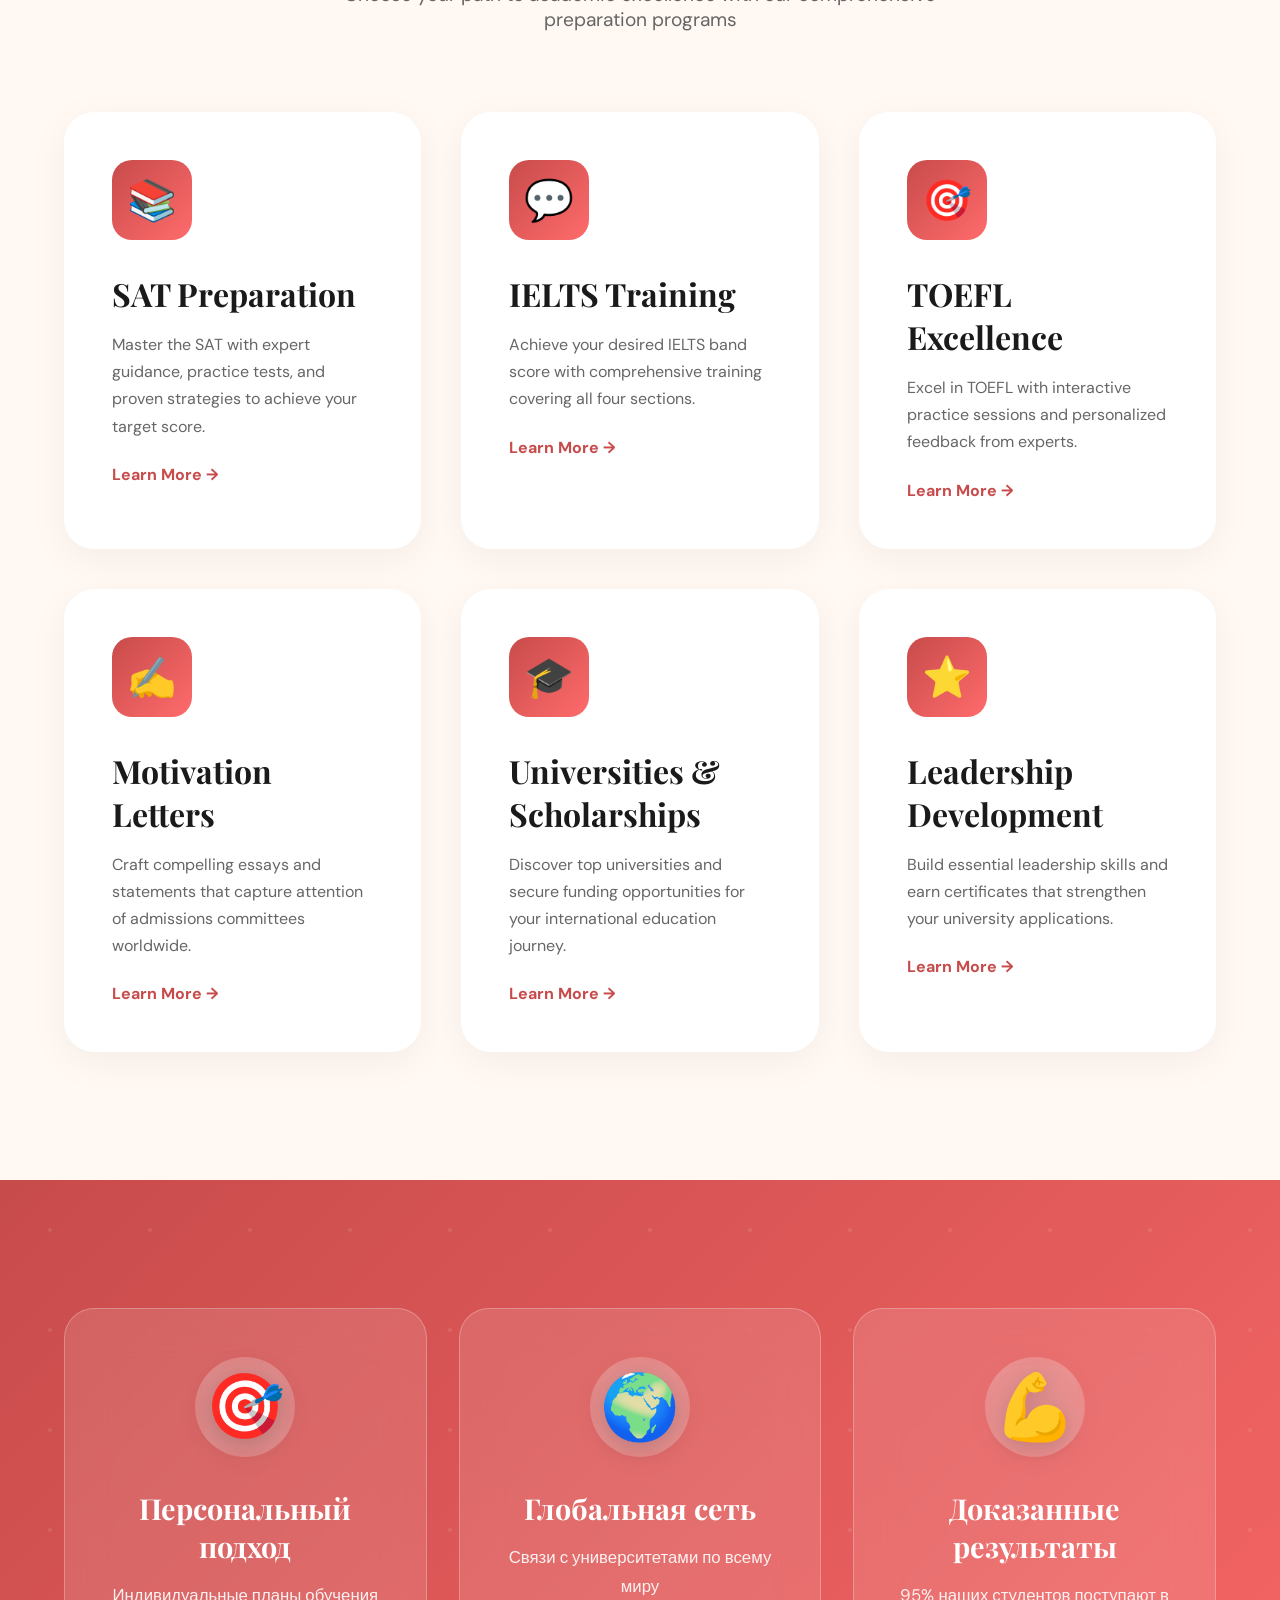
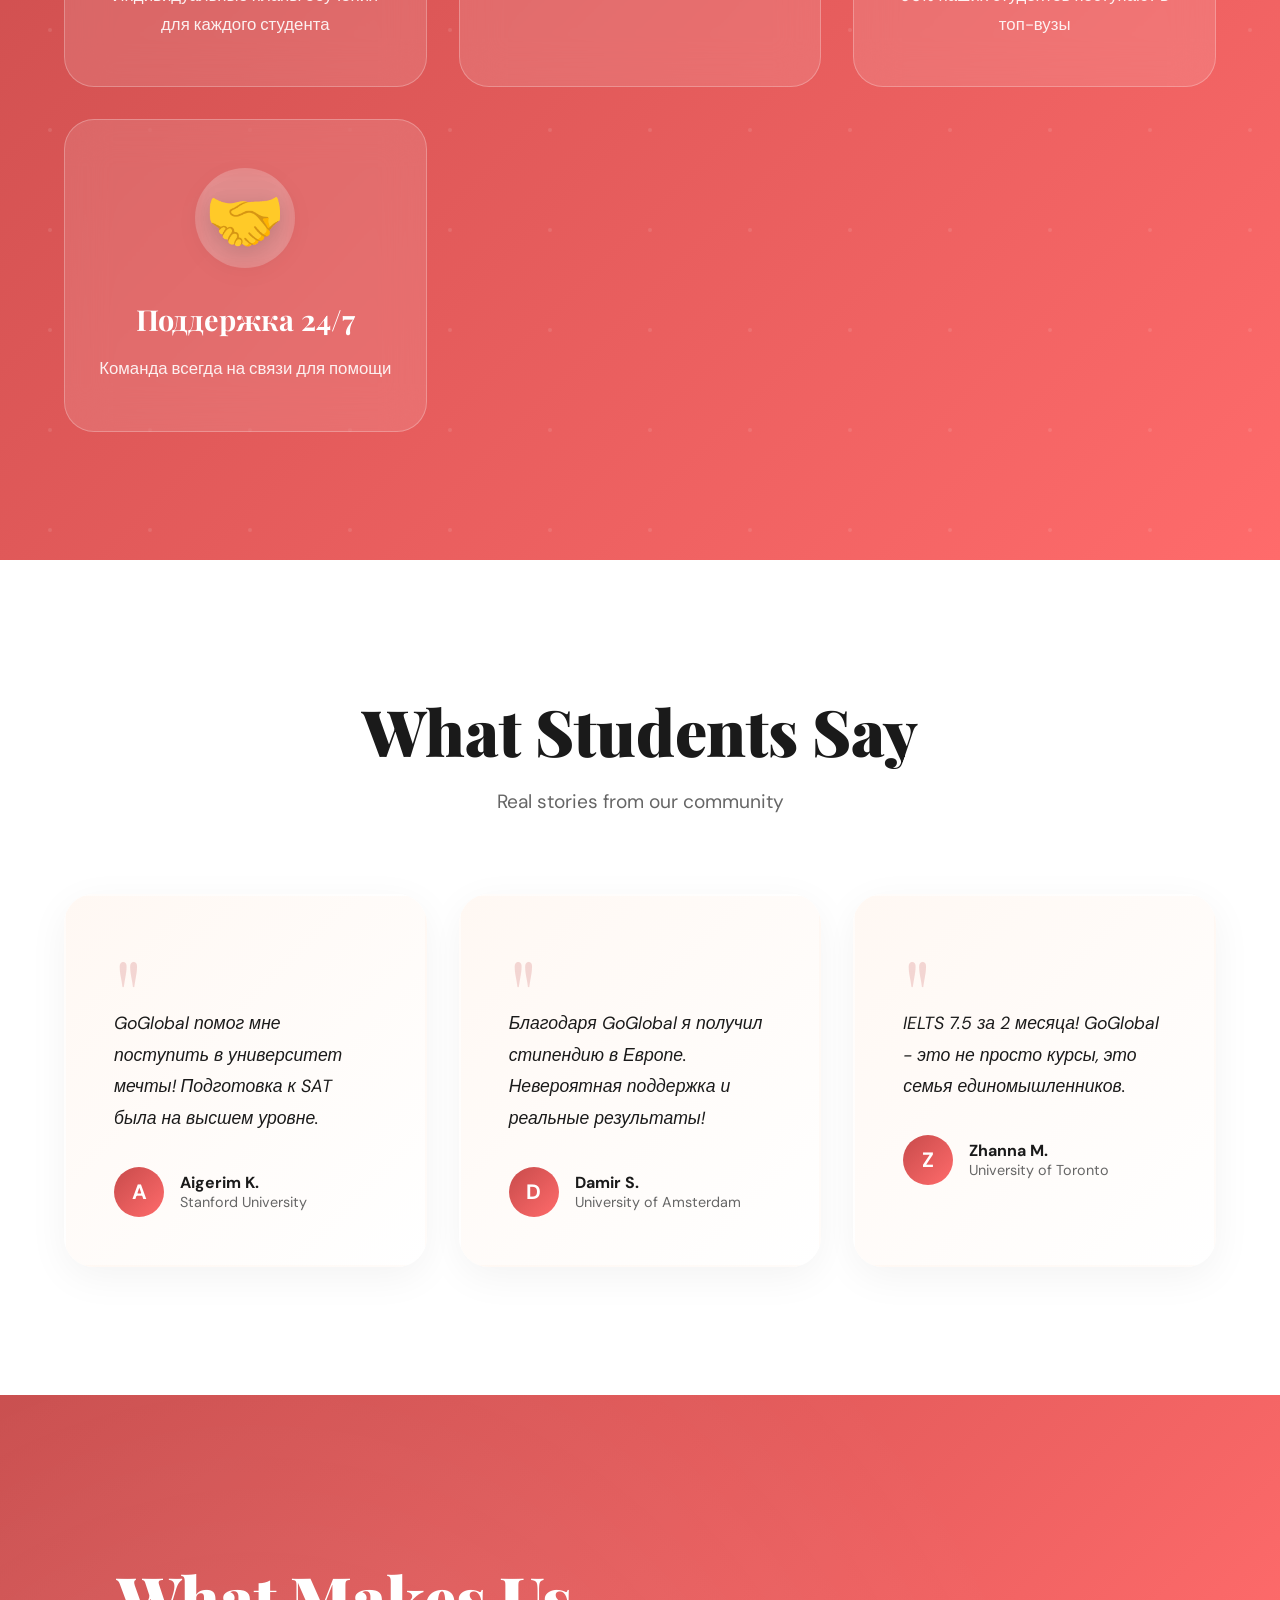
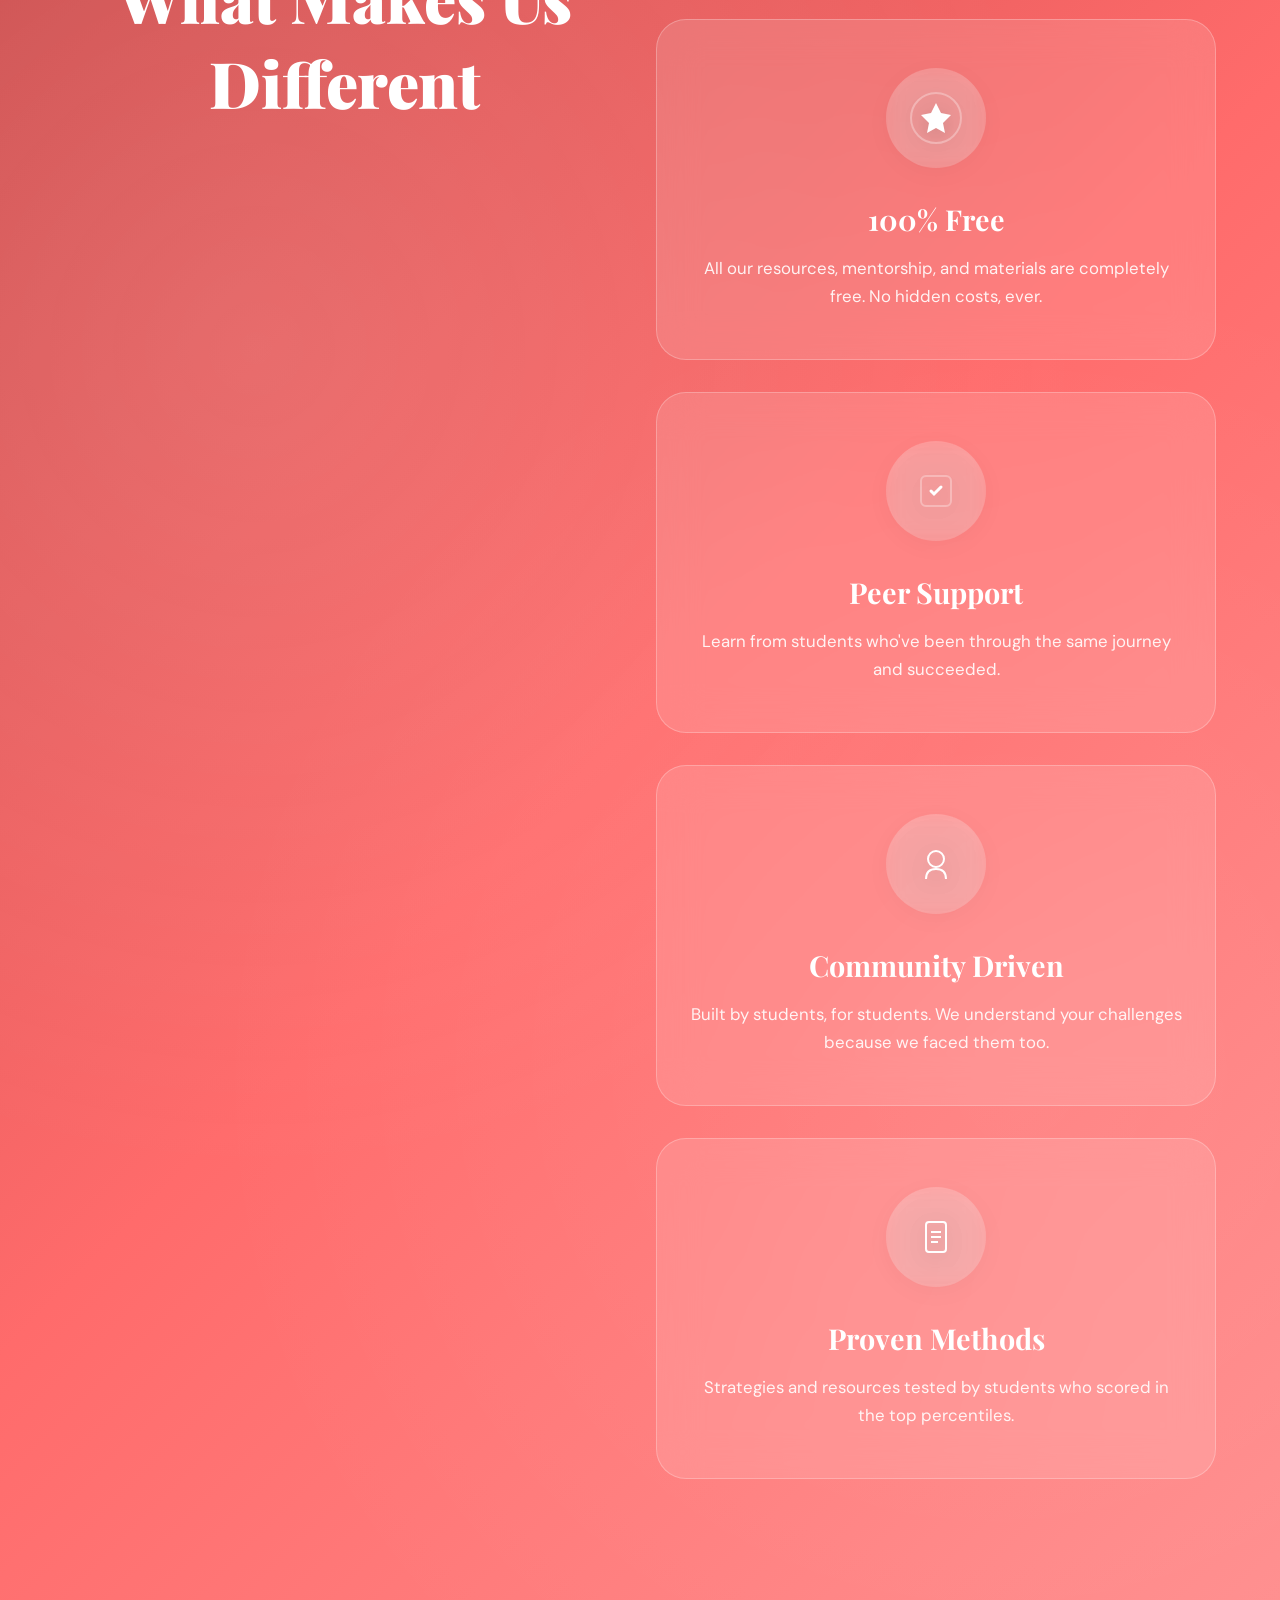
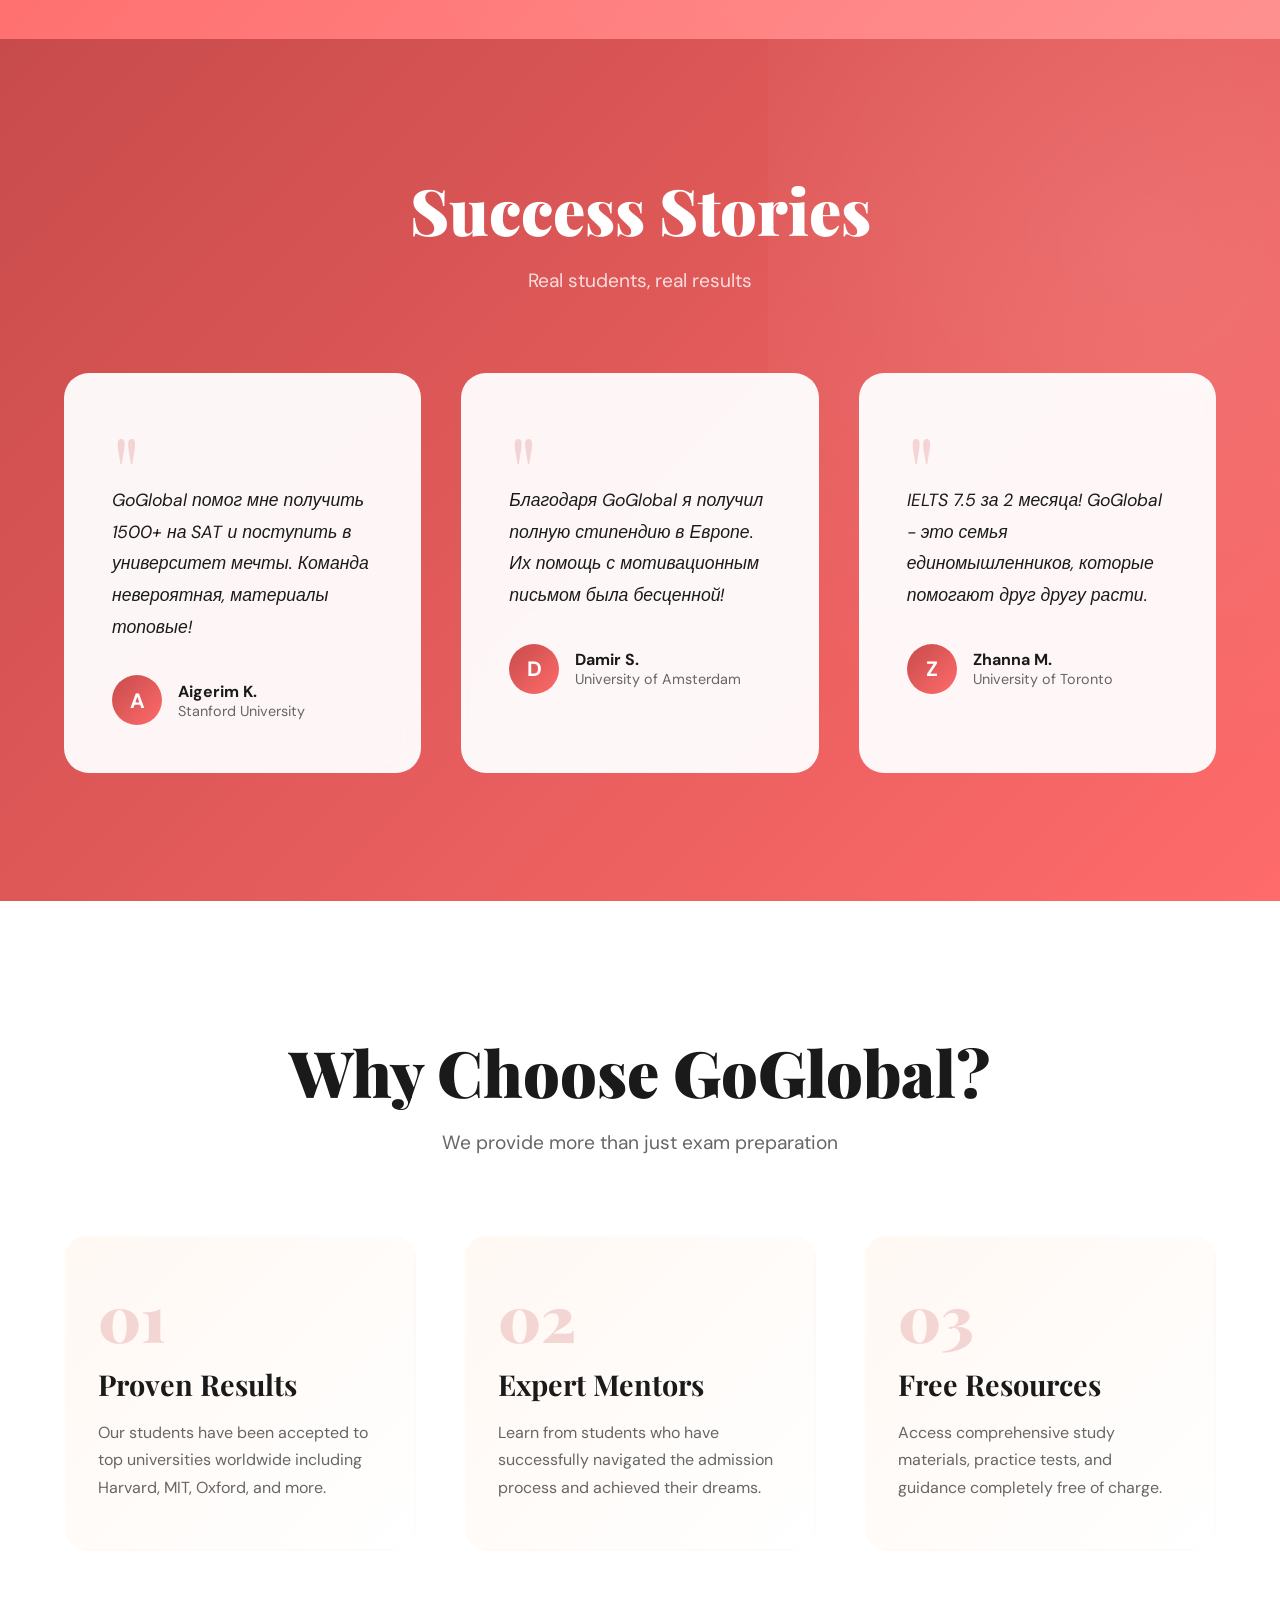
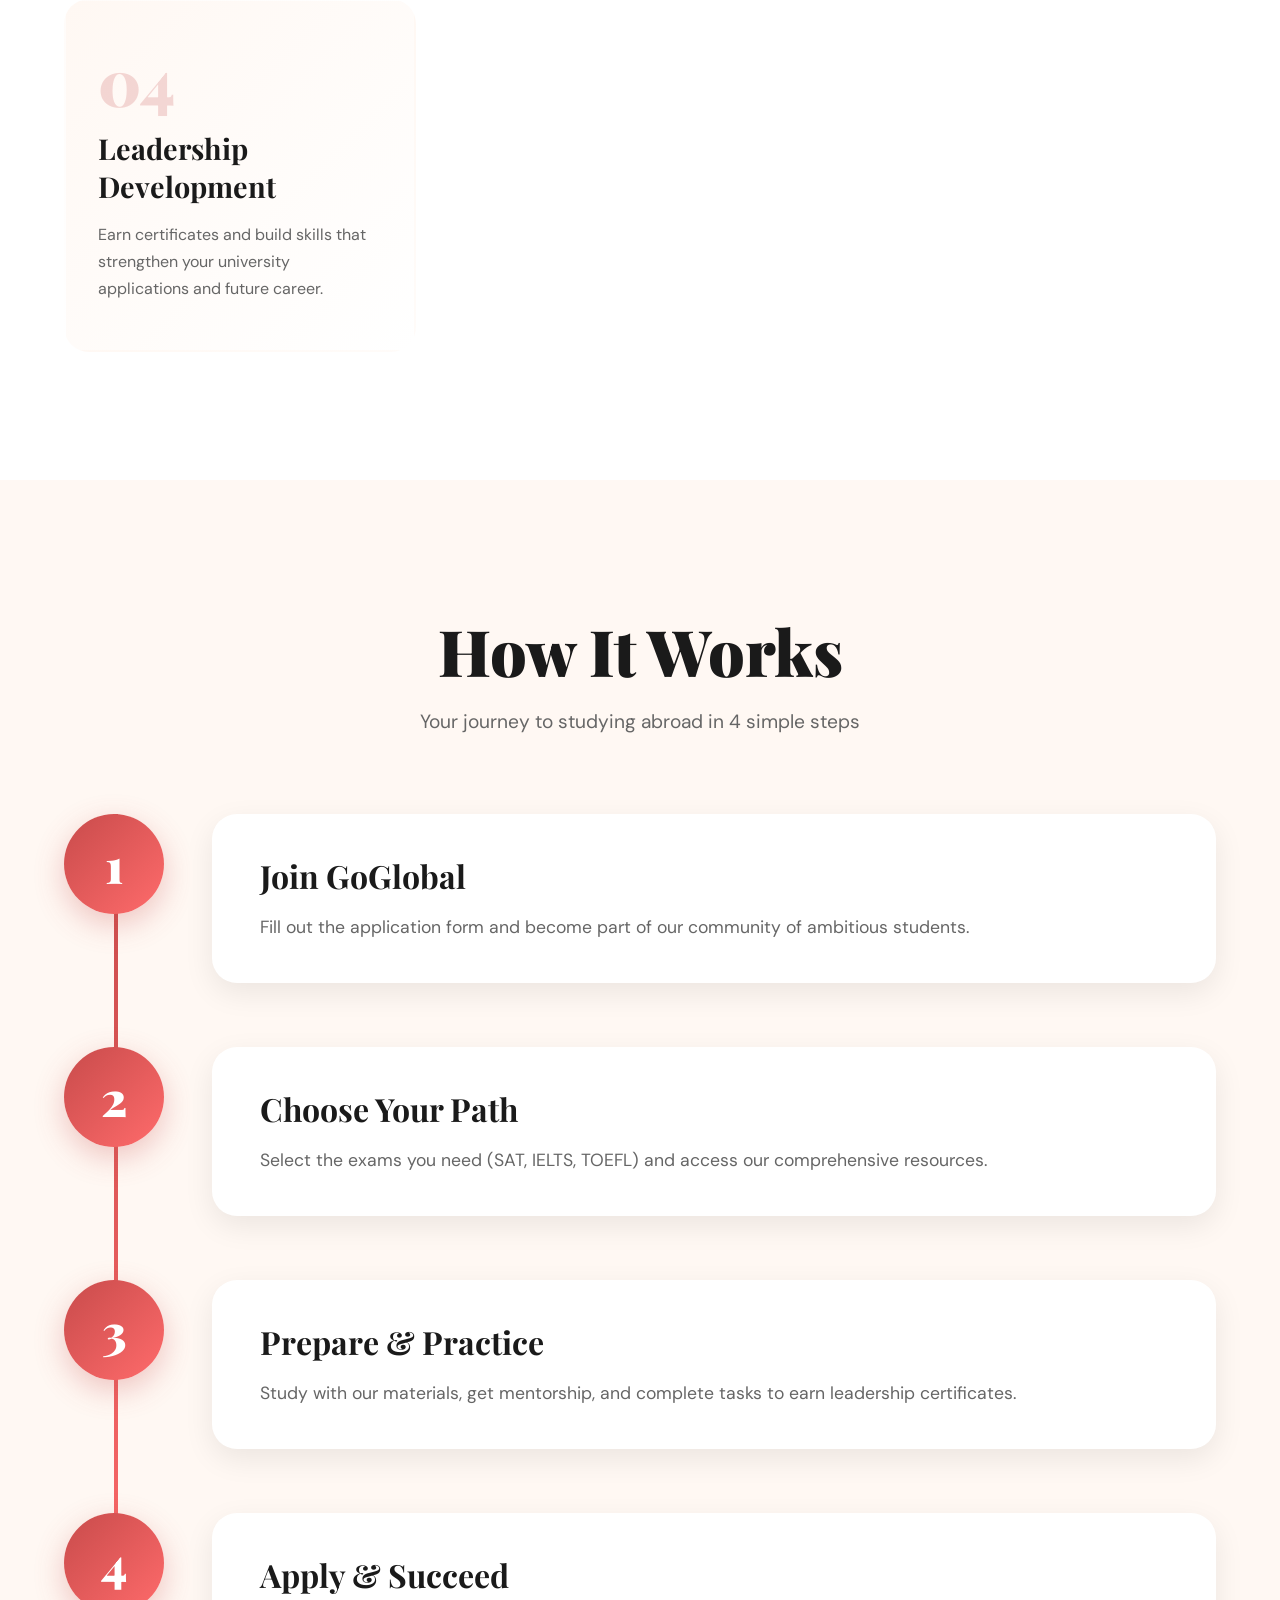
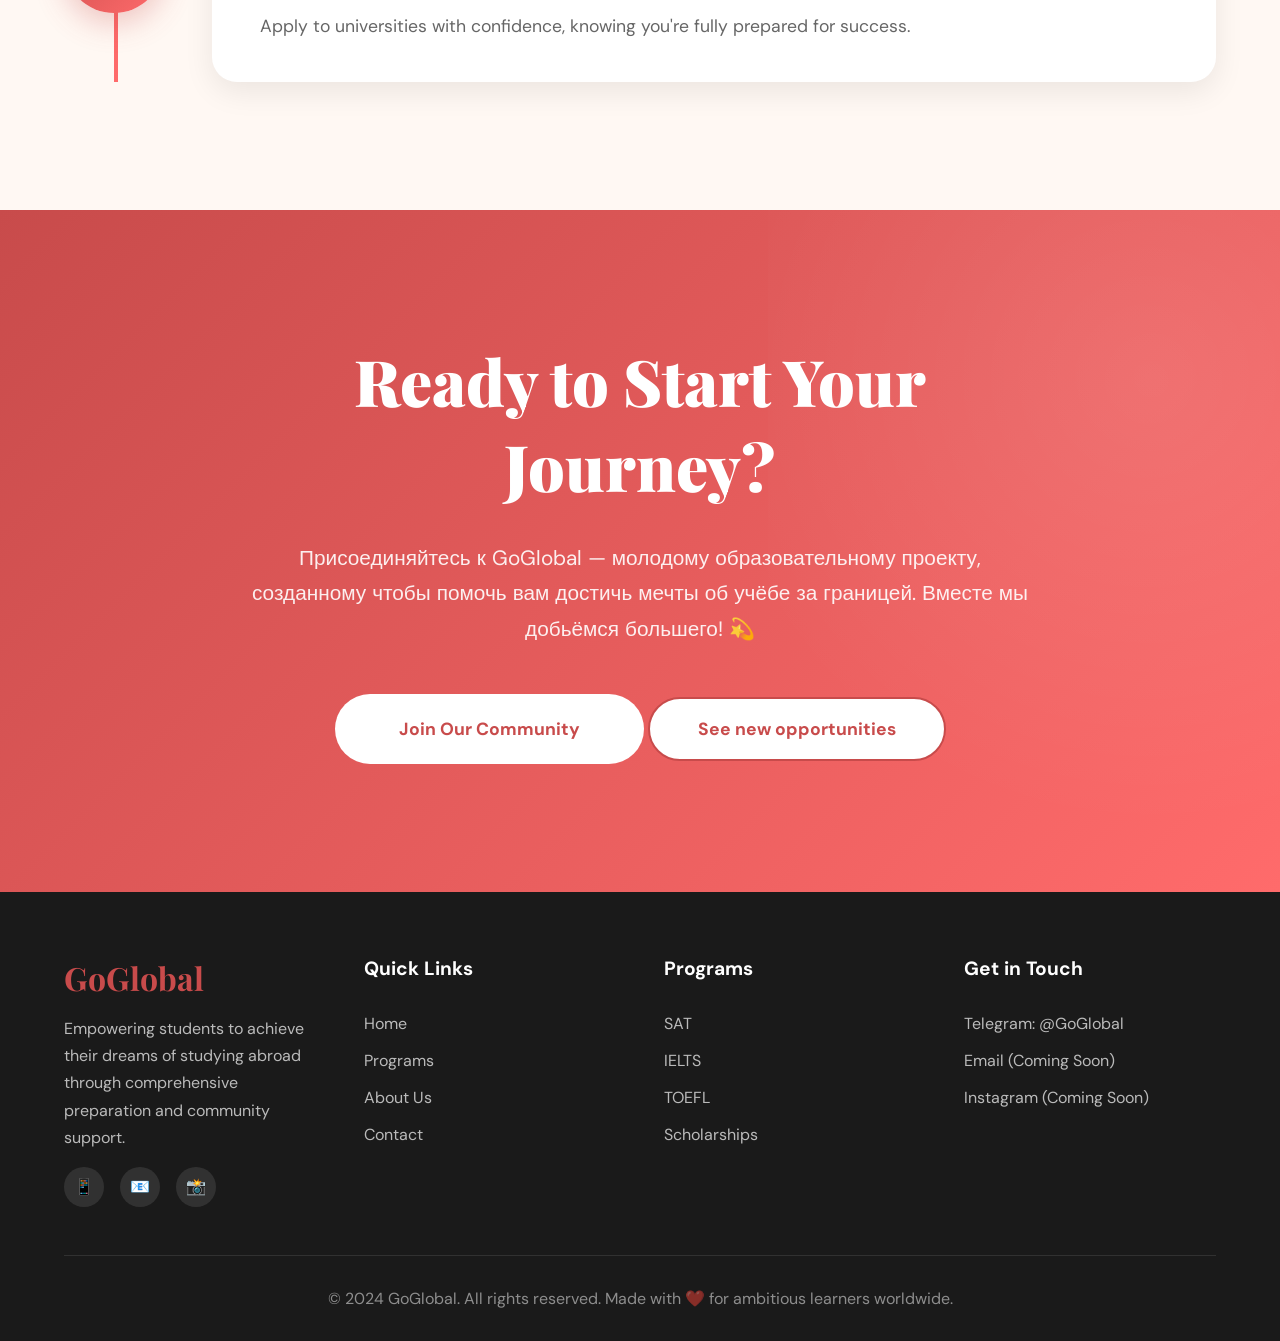
==== commit 8b454f71: "adres" ====
--- a/index.html
+++ b/index.html
@@ -2261,7 +2261,7 @@
           Присоединяйтесь к GoGlobal — молодому образовательному проекту, созданному чтобы помочь вам достичь мечты об
           учёбе за границей. Вместе мы добьёмся большего! 💫
         </p>
-        <a href="#contact" class="btn btn-white">Join Our Community</a>
+        <a href="https://t.me/GoGlobal_2" class="btn btn-white">Join Our Community</a>
         <a href="join.html" class="btn btn-secondary">See new opportunities</a>
       </div>
     </section>
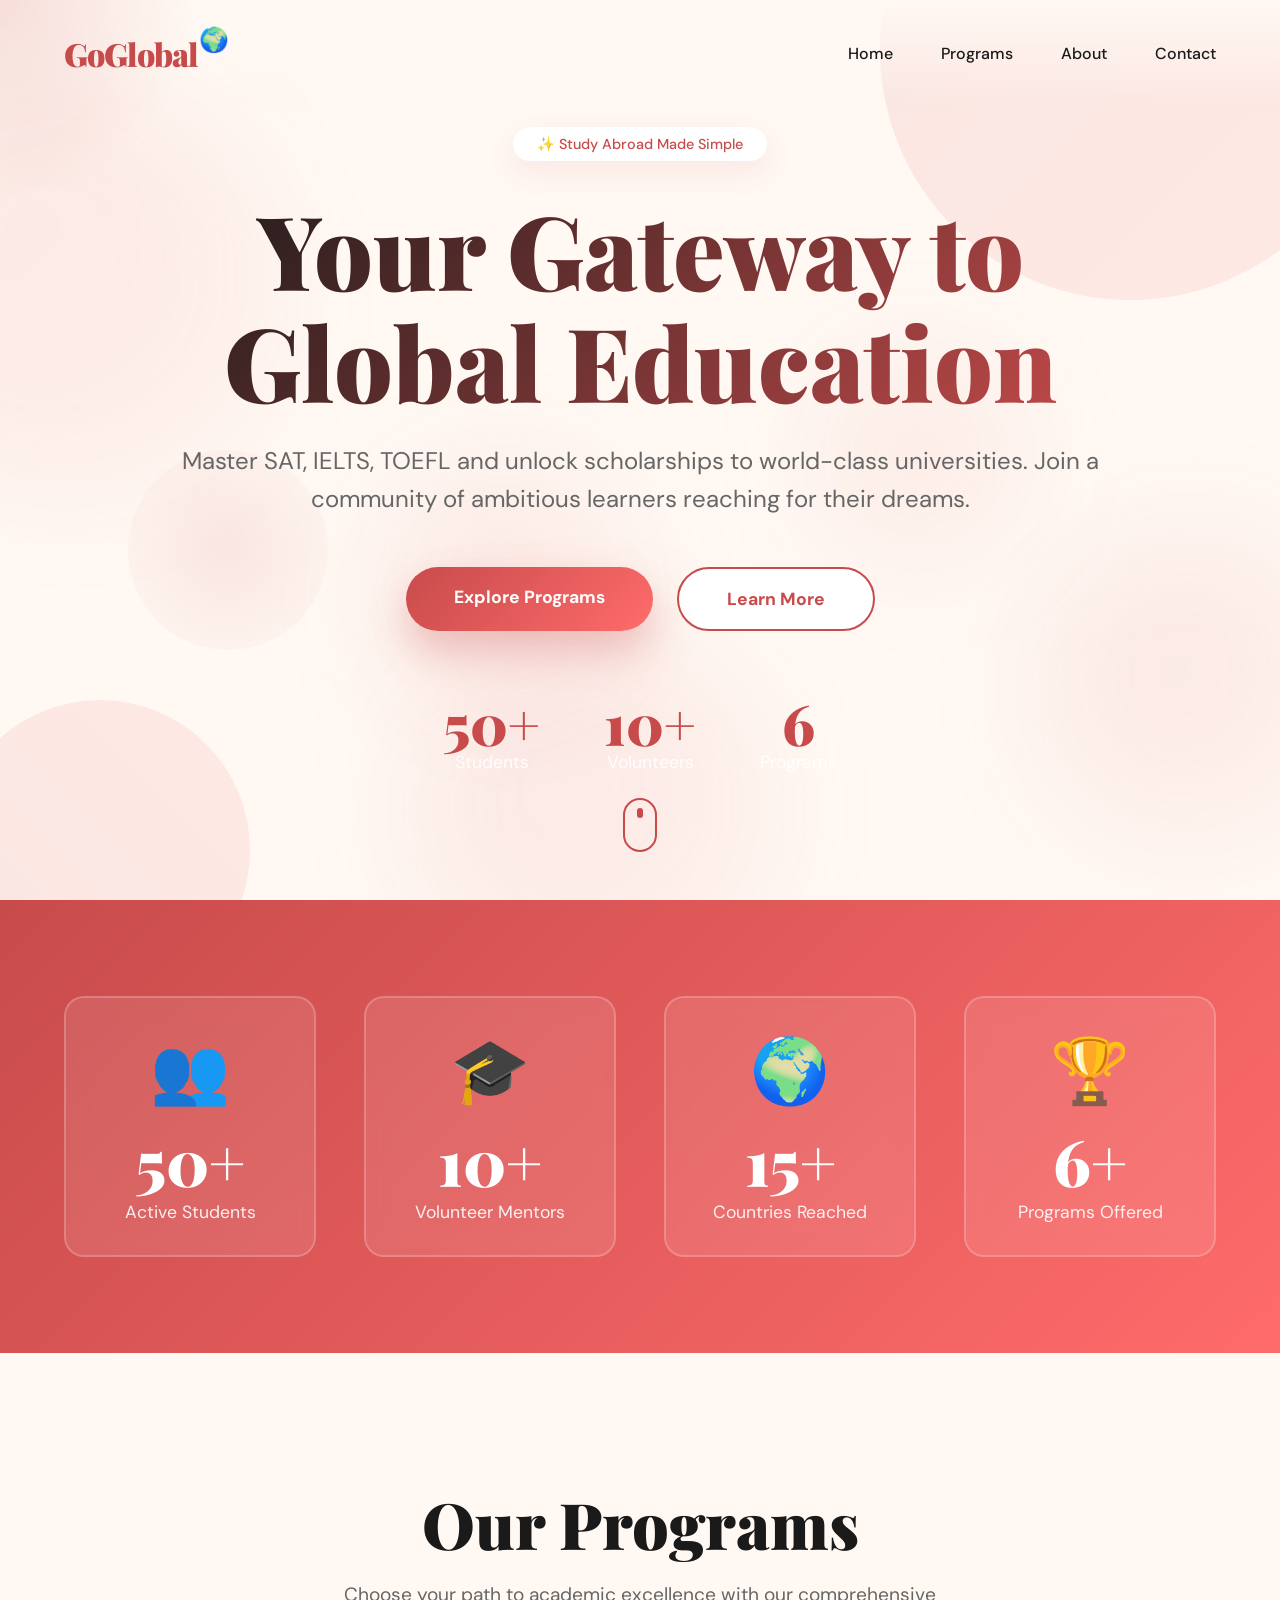
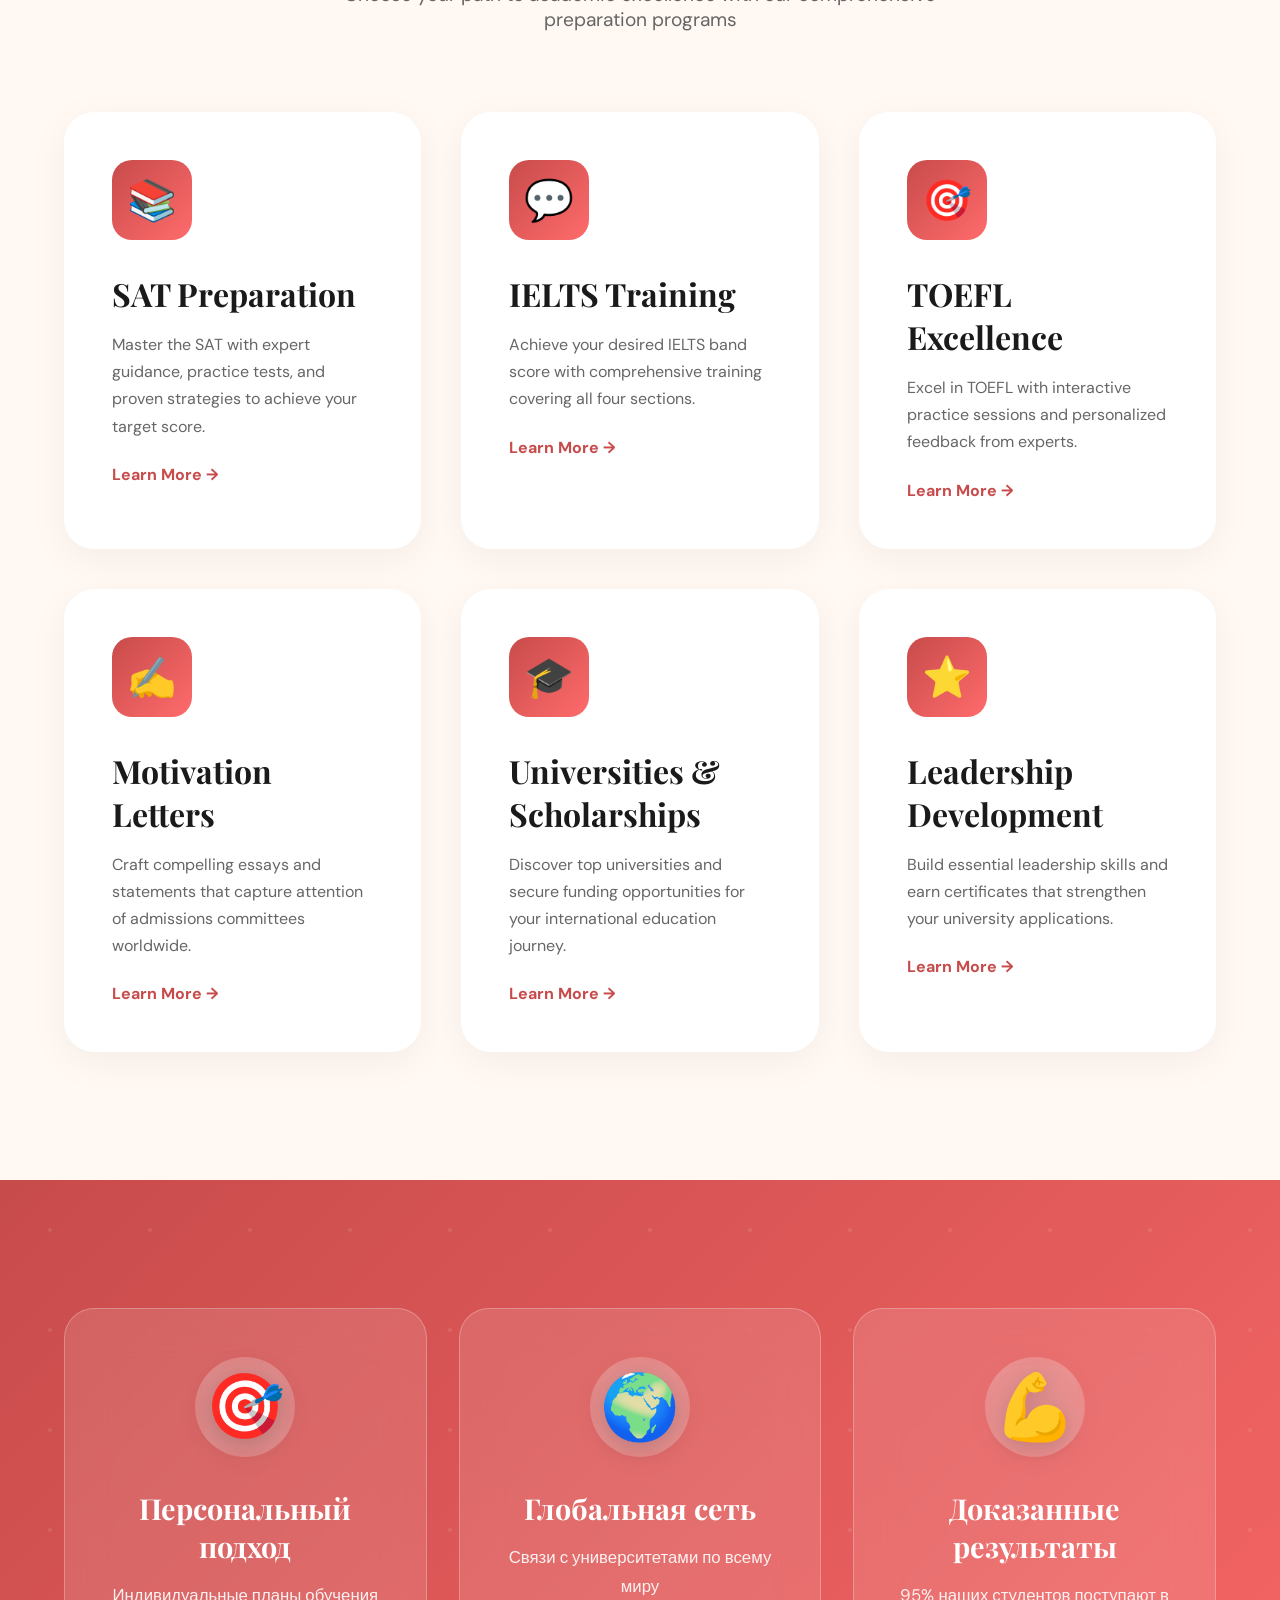
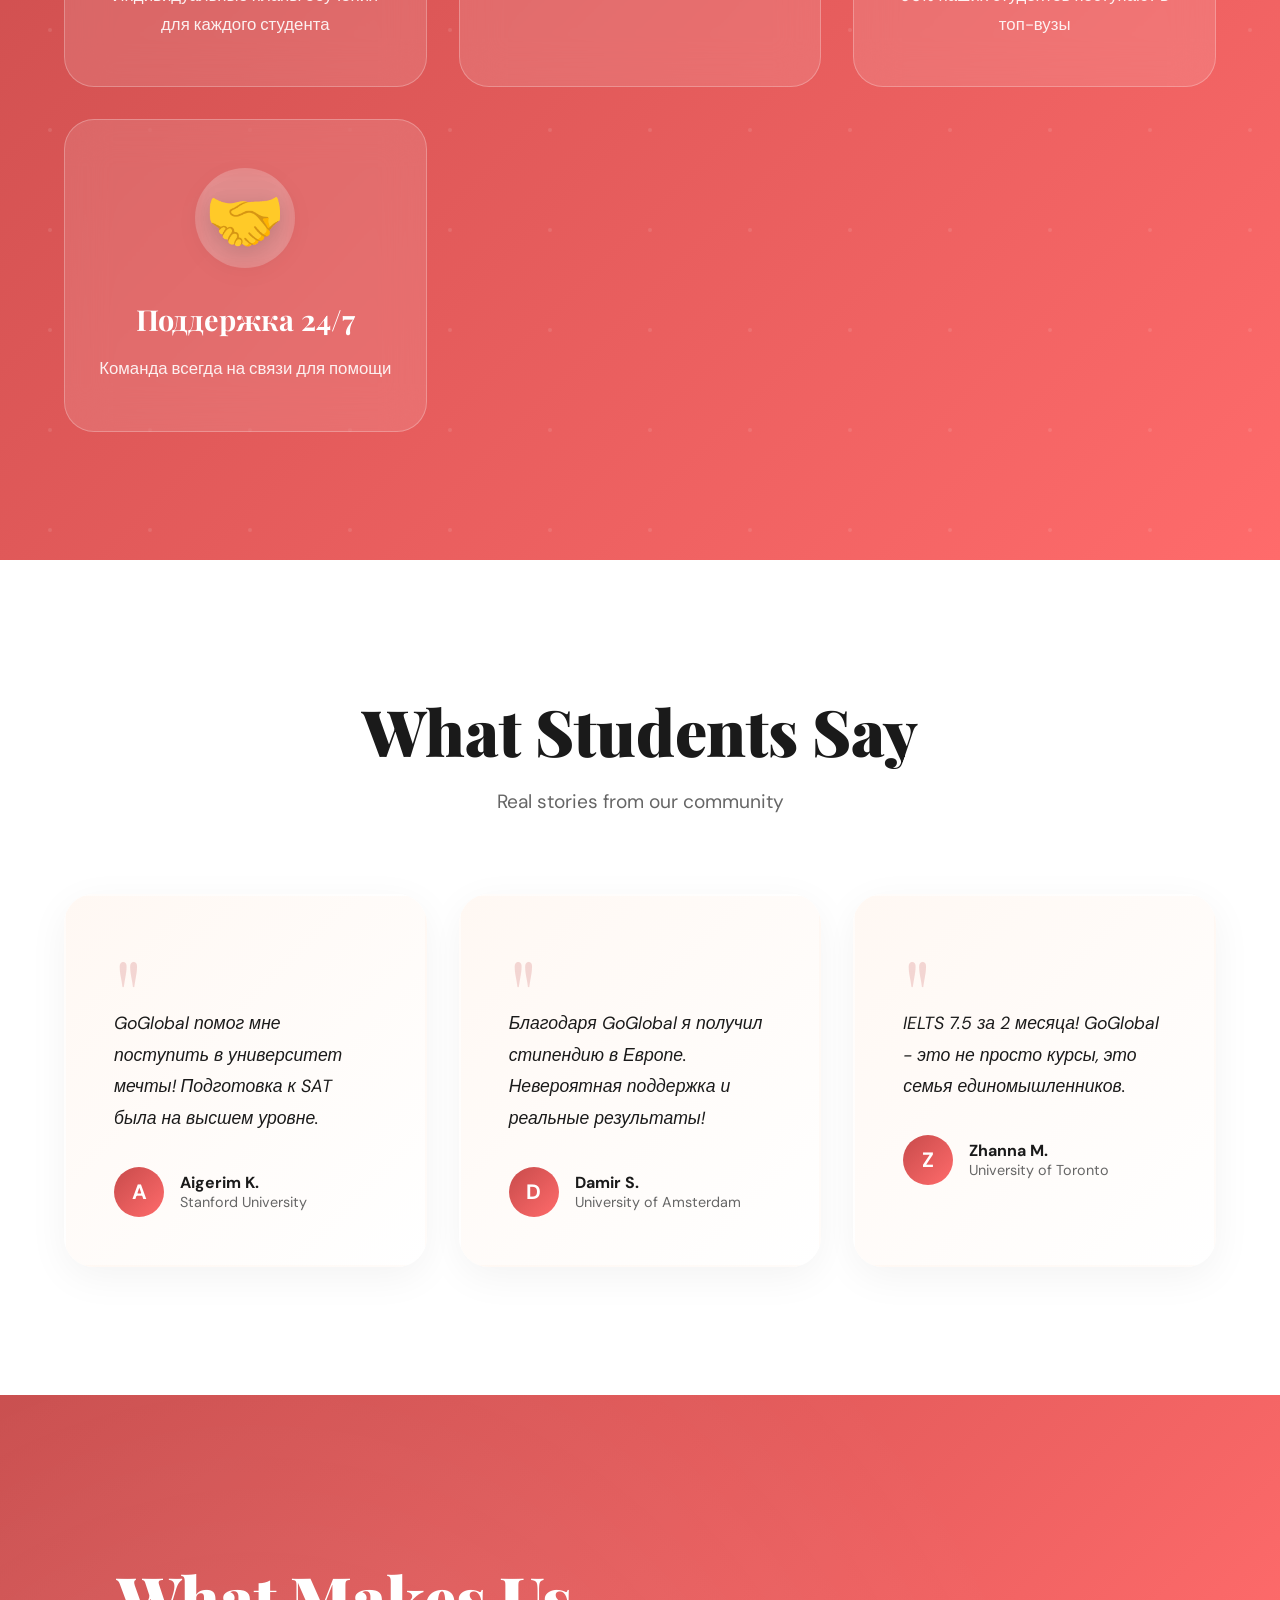
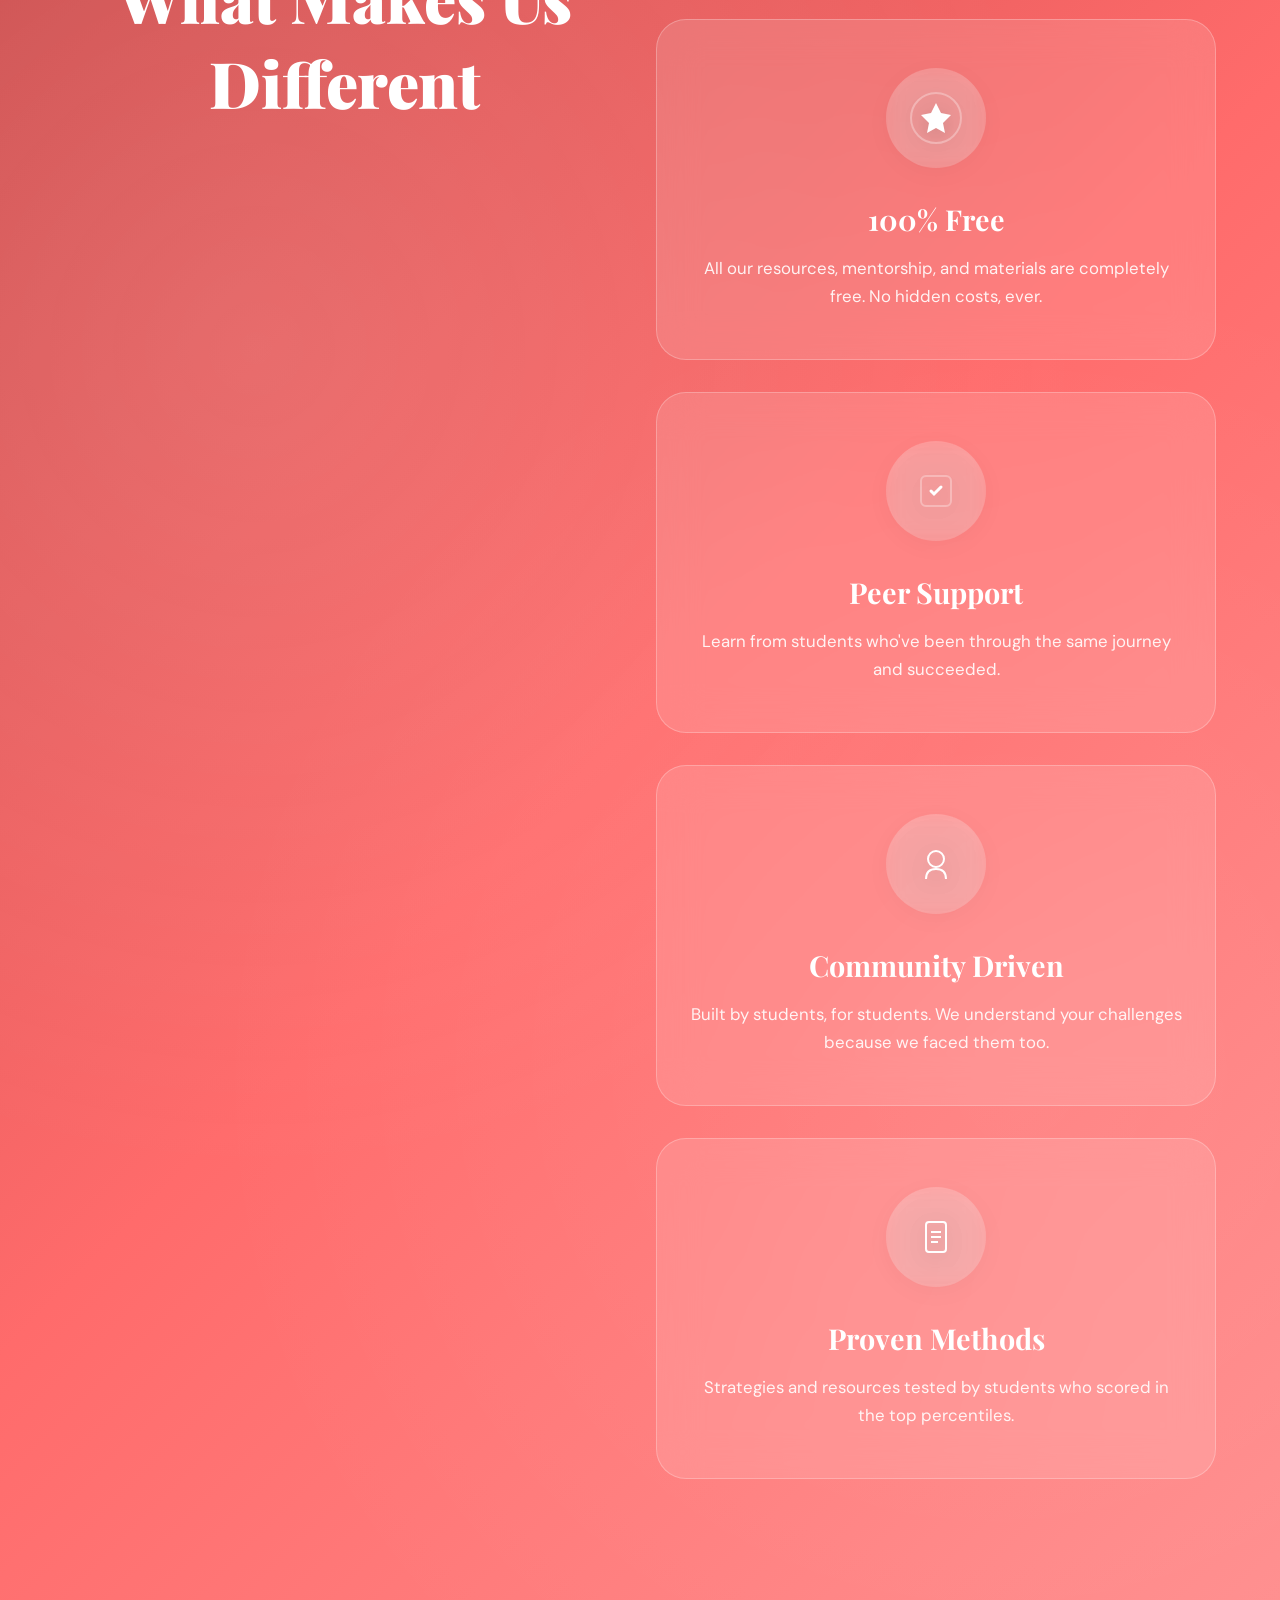
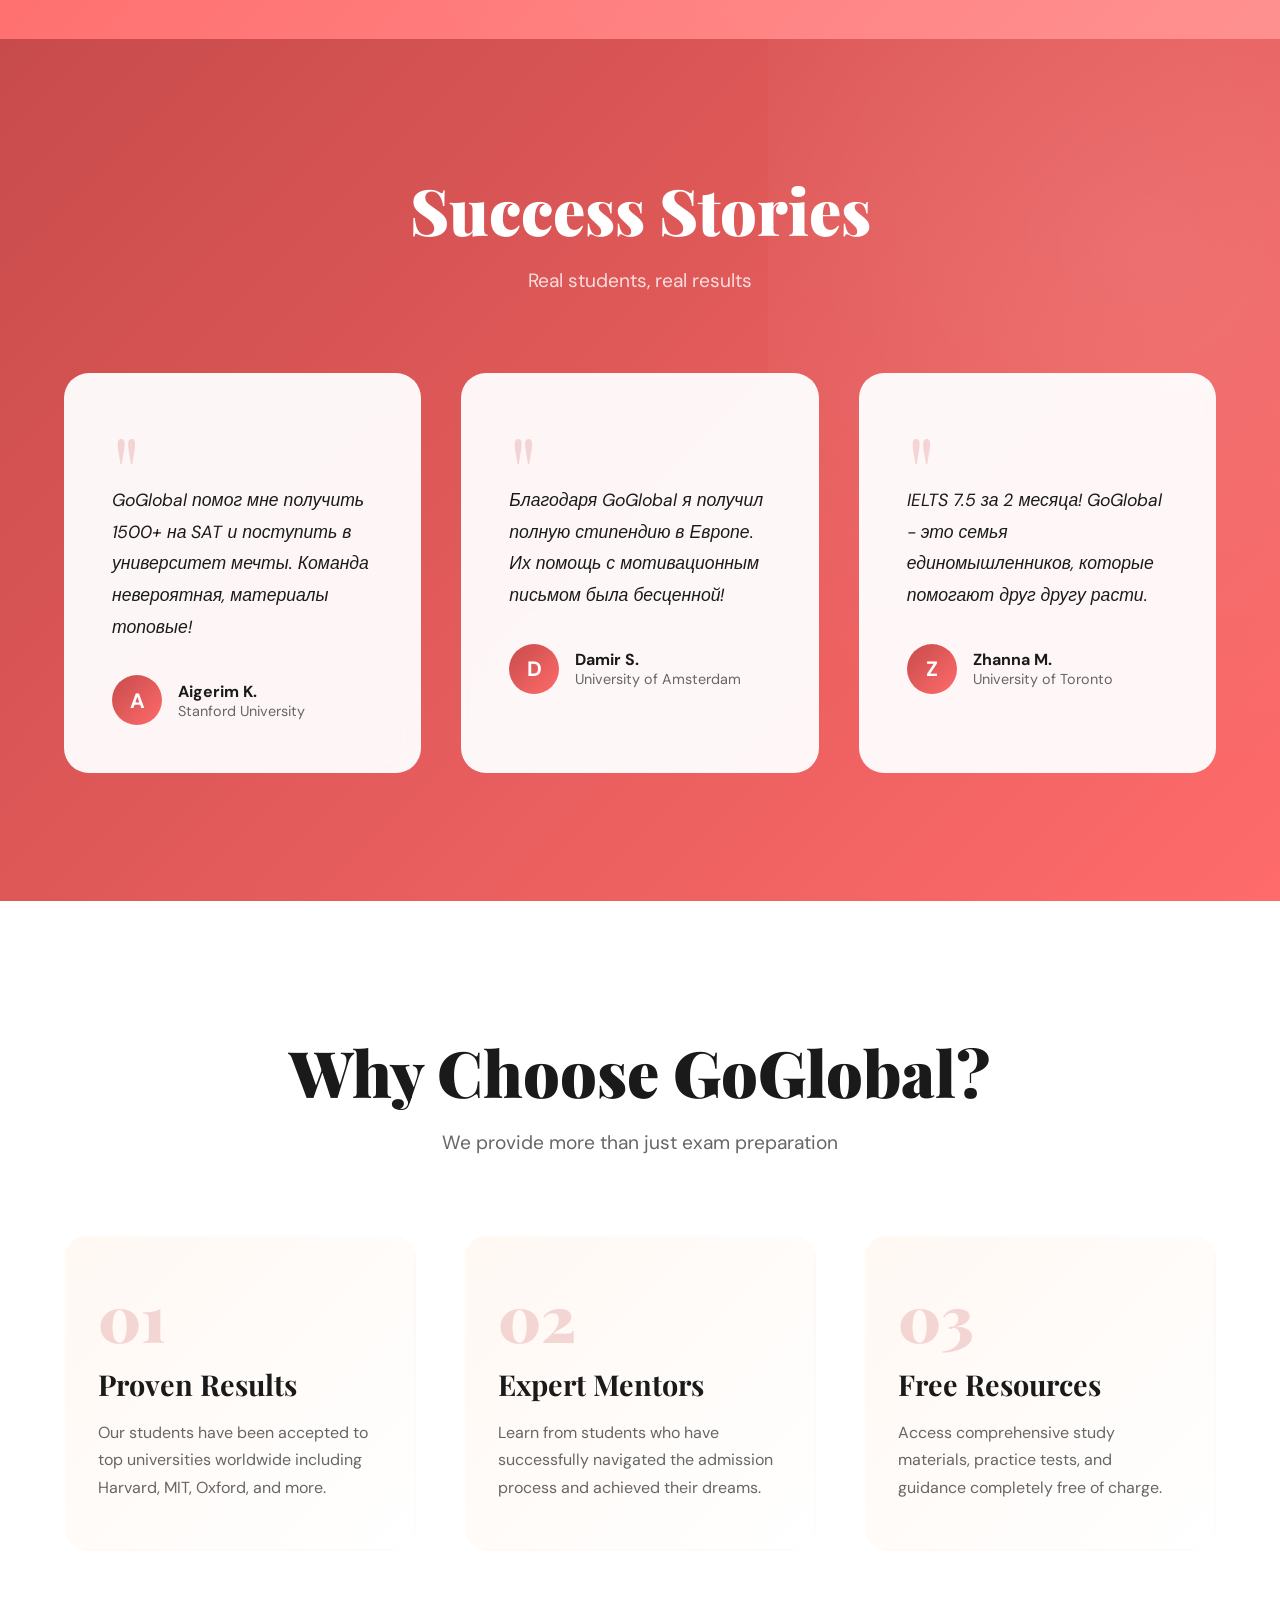
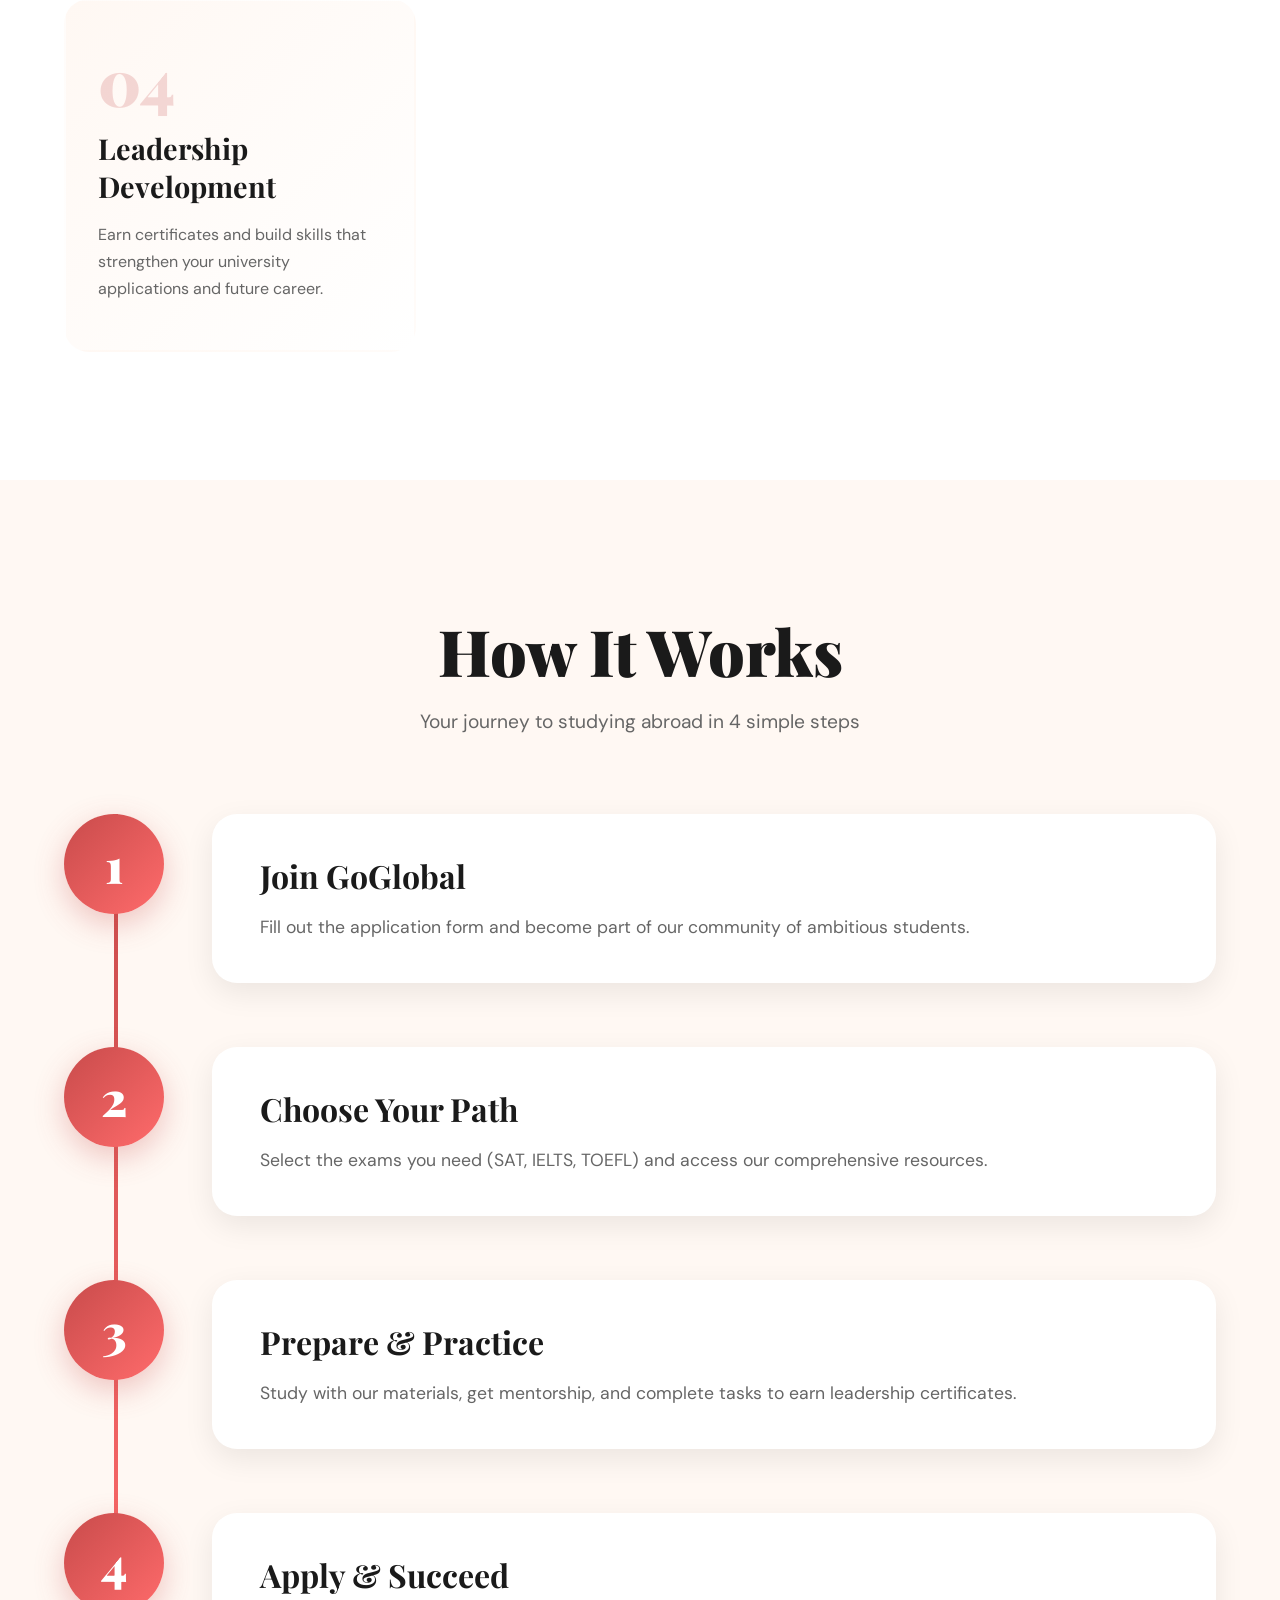
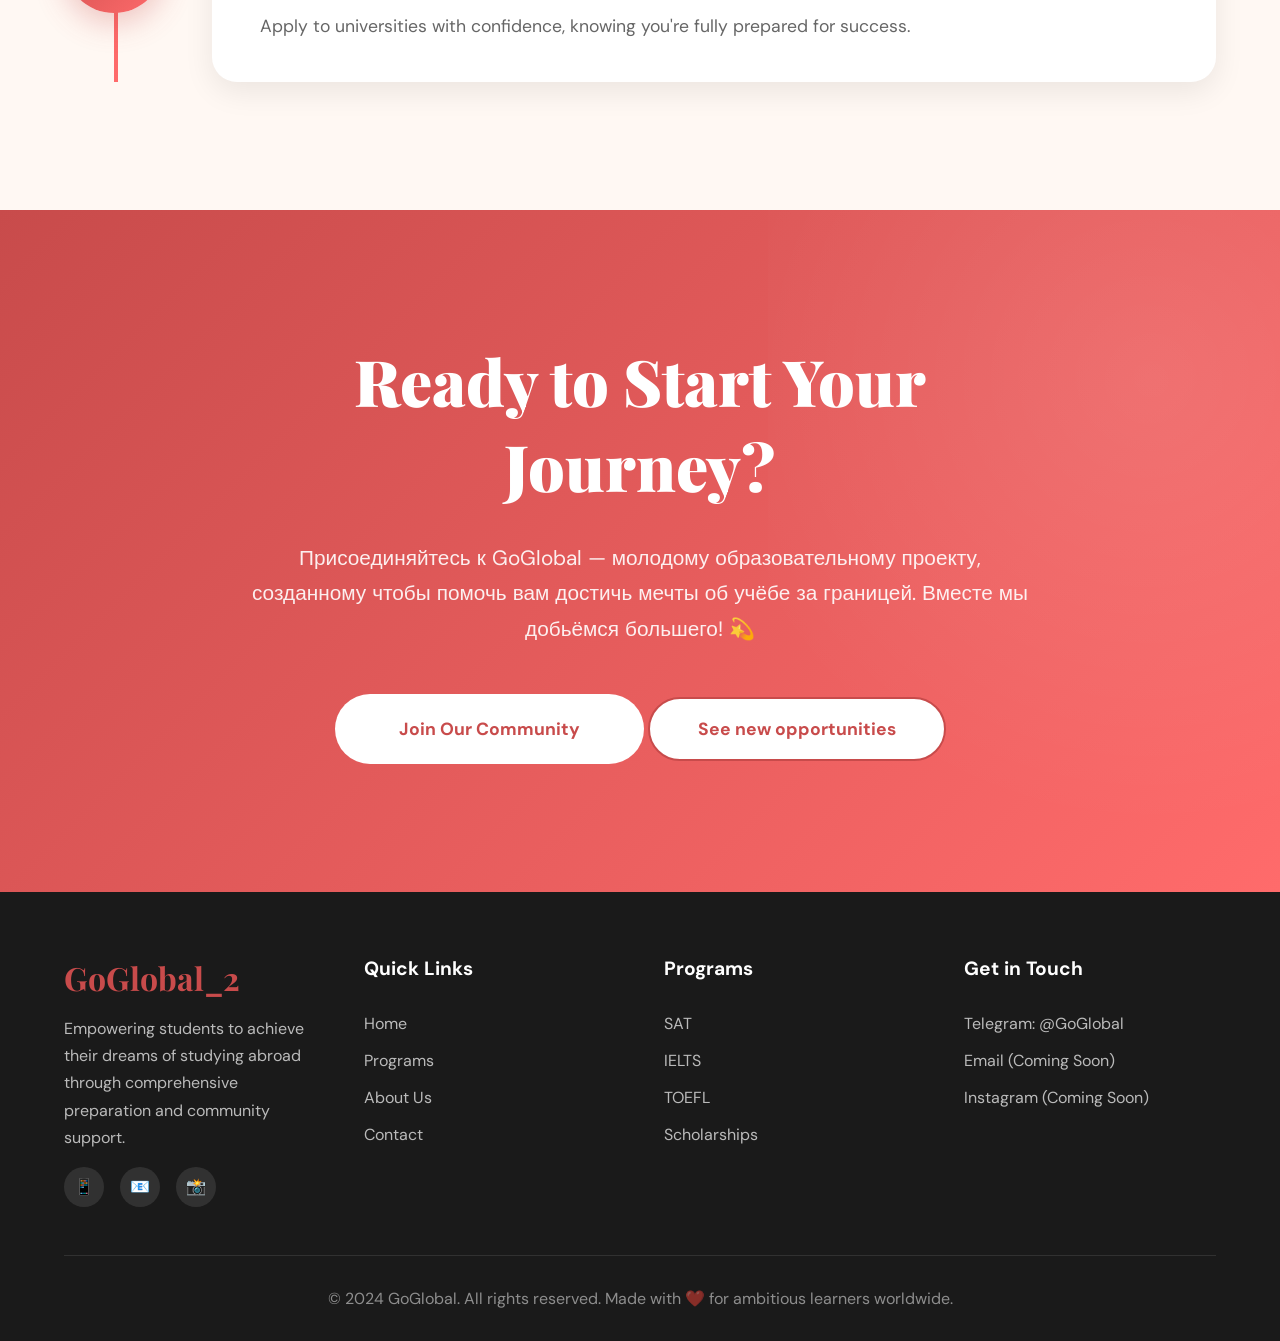
==== commit c91793b0: "text" ====
--- a/index.html
+++ b/index.html
@@ -2270,7 +2270,7 @@
     <footer id="contact">
       <div class="footer-content">
         <div class="footer-brand">
-          <h3>GoGlobal</h3>
+          <h3>GoGlobal_2</h3>
           <p>
             Empowering students to achieve their dreams of studying abroad through comprehensive preparation and
             community support.
